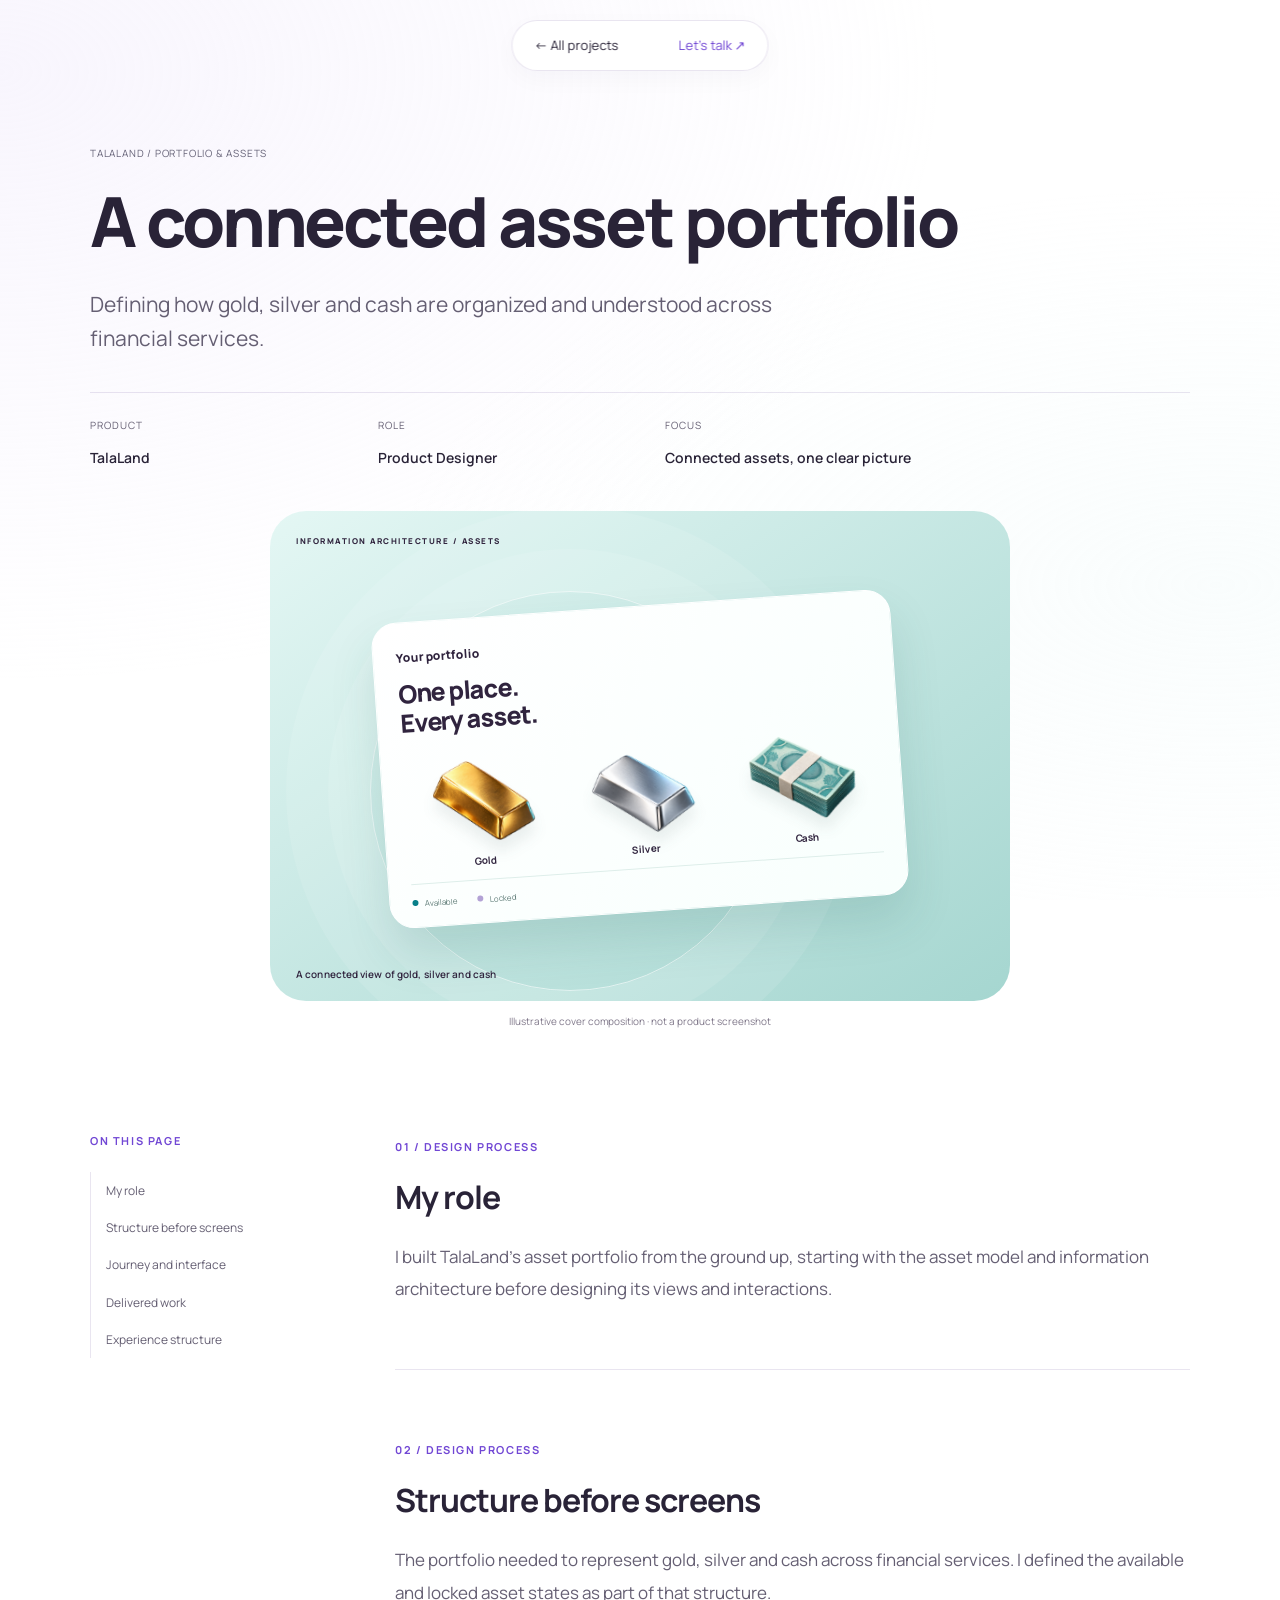
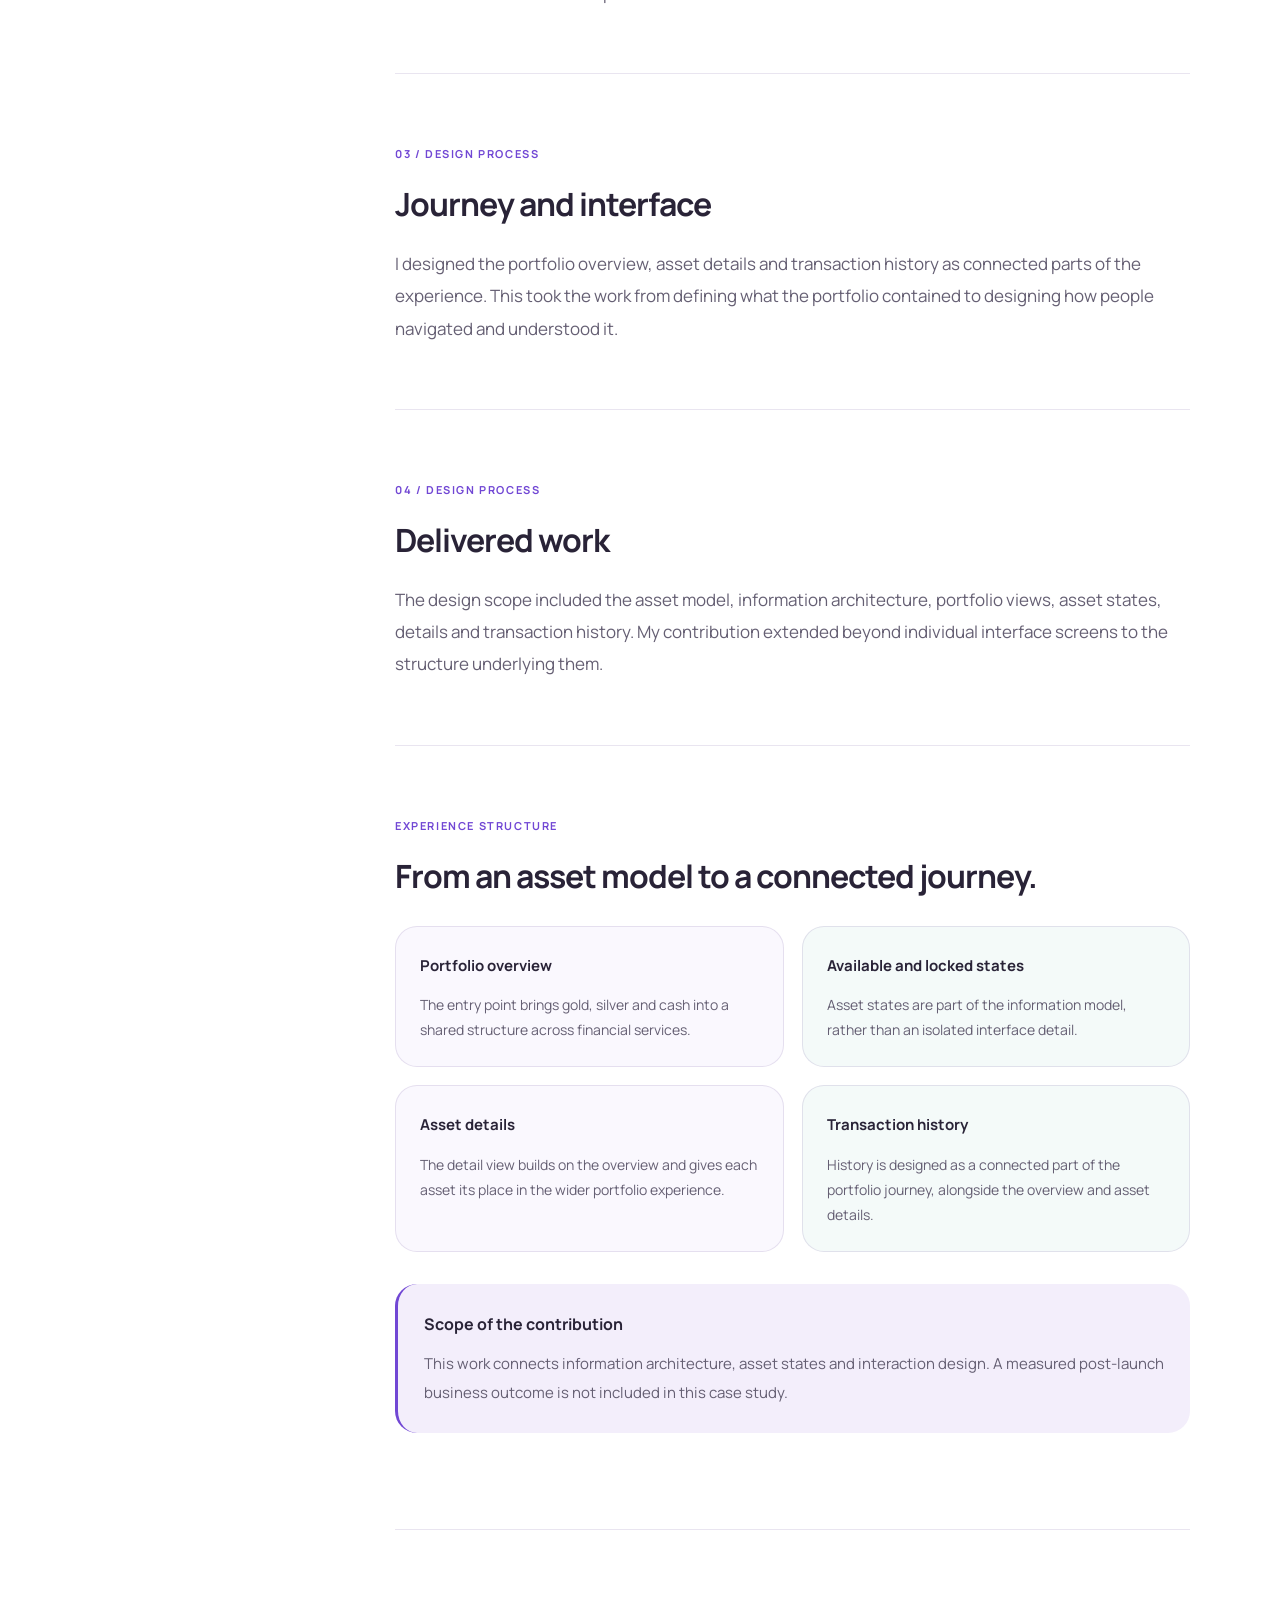
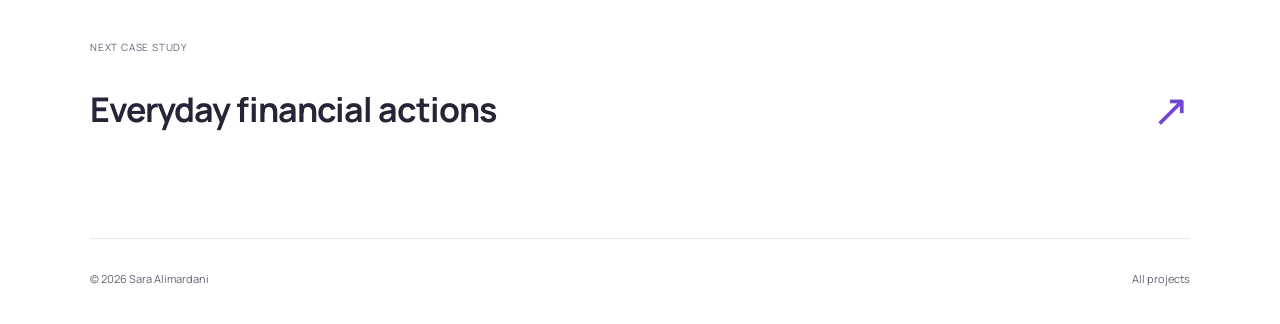
==== case-asset-portfolio.html @ 705bac54 "Redesign project covers and add standalone case studies" ====
<!doctype html><html lang="en"><head><meta charset="utf-8"><meta name="viewport" content="width=device-width,initial-scale=1"><meta name="theme-color" content="#ffffff"><meta name="description" content="Defining how gold, silver and cash are organized and understood across financial services."><title>A connected asset portfolio — Sara Alimardani</title><link rel="stylesheet" href="style.css?v=20261011-editorial-cases"><link rel="preconnect" href="https://fonts.googleapis.com"><link rel="preconnect" href="https://fonts.gstatic.com" crossorigin><link href="https://fonts.googleapis.com/css2?family=Manrope:wght@400;500;600;650;700;800&display=swap" rel="stylesheet"></head><body class="case-page"><a class="skip" href="#case-content">Skip to case study</a><div class="case-nav"><a href="index.html#work">← All projects</a><a href="index.html#contact">Let’s talk ↗</a></div><main><div class="case-intro wrap"><p class="eyebrow">TALALAND / PORTFOLIO &amp; ASSETS</p><h1>A connected asset portfolio</h1><p class="case-deck">Defining how gold, silver and cash are organized and understood across financial services.</p><div class="case-facts"><div><span>Product</span><b>TalaLand</b></div><div><span>Role</span><b>Product Designer</b></div><div><span>Focus</span><b>Connected assets, one clear picture</b></div></div><div aria-hidden="true" class="project-art art-assets"><span class="art-kicker">INFORMATION ARCHITECTURE / ASSETS</span><div class="art-orbit"></div><div class="portfolio-panel"><span class="mini-brand">Your portfolio</span><div class="asset-heading">One place.<br>Every asset.</div><div class="asset-showcase"><div><img src="gold-3d.png" alt="" loading="lazy"><span>Gold</span></div><div><img src="silver-3d.png" alt="" loading="lazy"><span>Silver</span></div><div><img src="cash-3d.png" alt="" loading="lazy"><span>Cash</span></div></div><div class="asset-legend"><span><i></i> Available</span><span><i></i> Locked</span></div></div><span class="art-caption">A connected view of gold, silver and cash</span></div><p class="cover-disclosure">Illustrative cover composition · not a product screenshot</p></div><div class="case-layout wrap"><aside aria-label="On this page"><span class="section-label">ON THIS PAGE</span><a href="#chapter-0">My role</a><a href="#chapter-1">Structure before screens</a><a href="#chapter-2">Journey and interface</a><a href="#chapter-3">Delivered work</a><a href="#structure">Experience structure</a></aside><details class="case-mobile-toc"><summary>On this page <span>+</span></summary><a href="#chapter-0">My role</a><a href="#chapter-1">Structure before screens</a><a href="#chapter-2">Journey and interface</a><a href="#chapter-3">Delivered work</a><a href="#structure">Experience structure</a></details><div class="case-content" id="case-content"><section id="chapter-0"><span class="section-label">01 / DESIGN PROCESS</span><h2>My role</h2><p>I built TalaLand’s asset portfolio from the ground up, starting with the asset model and information architecture before designing its views and interactions.</p></section><section id="chapter-1"><span class="section-label">02 / DESIGN PROCESS</span><h2>Structure before screens</h2><p>The portfolio needed to represent gold, silver and cash across financial services. I defined the available and locked asset states as part of that structure.</p></section><section id="chapter-2"><span class="section-label">03 / DESIGN PROCESS</span><h2>Journey and interface</h2><p>I designed the portfolio overview, asset details and transaction history as connected parts of the experience. This took the work from defining what the portfolio contained to designing how people navigated and understood it.</p></section><section id="chapter-3"><span class="section-label">04 / DESIGN PROCESS</span><h2>Delivered work</h2><p>The design scope included the asset model, information architecture, portfolio views, asset states, details and transaction history. My contribution extended beyond individual interface screens to the structure underlying them.</p></section><section id="structure"><span class="section-label">EXPERIENCE STRUCTURE</span><h2>From an asset model to a connected journey.</h2><div class="decision-grid"><article><b>Portfolio overview</b><p>The entry point brings gold, silver and cash into a shared structure across financial services.</p></article><article><b>Available and locked states</b><p>Asset states are part of the information model, rather than an isolated interface detail.</p></article><article><b>Asset details</b><p>The detail view builds on the overview and gives each asset its place in the wider portfolio experience.</p></article><article><b>Transaction history</b><p>History is designed as a connected part of the portfolio journey, alongside the overview and asset details.</p></article></div><div class="case-note"><b>Scope of the contribution</b><p>This work connects information architecture, asset states and interaction design. A measured post-launch business outcome is not included in this case study.</p></div></section></div></div><div class="next-case wrap"><p class="eyebrow">NEXT CASE STUDY</p><a href="case-wallet-payments.html"><h2>Everyday financial actions</h2><span>↗</span></a></div></main><footer class="wrap"><span>© 2026 Sara Alimardani</span><a href="index.html#work">All projects</a></footer></body></html>
---- style.css ----
:root{color-scheme:light;--bg:#FFFFFF;--panel:#FFFFFF;--ink:#252237;--muted:#656277;--cyan:#0F7F8C;--purple:#7C3AED;--border:rgba(128,101,196,.15);font-family:Arial,Helvetica,sans-serif;font-synthesis:none}*{box-sizing:border-box}html{scroll-behavior:smooth;scroll-padding-top:110px}body{margin:0;color:var(--ink);background:var(--bg);font-size:16px;line-height:1.7}body:before{content:"";position:fixed;inset:0;pointer-events:none;z-index:-1;background:radial-gradient(ellipse at 0 8%,#EDE7FAa6,transparent 60%),radial-gradient(ellipse at 95% 65%,#EDE7FA60,transparent 55%)}a{color:inherit;text-decoration:none}button,a,summary{-webkit-tap-highlight-color:transparent}a:focus-visible,summary:focus-visible{outline:2px solid var(--cyan);outline-offset:7px;border-radius:5px}::selection{background:#7C3AED80;color:white}h1,h2,h3,p{margin:0}h2{font-size:clamp(32px,4vw,52px);line-height:1.14;letter-spacing:-1.6px;font-weight:650}h3{font-size:22px;line-height:1.35;letter-spacing:-.45px}p{color:var(--muted)}.wrap{width:min(1100px,calc(100% - 80px));margin:auto}.skip{position:fixed;top:-80px;left:20px;z-index:20;background:var(--purple);padding:12px}.skip:focus{top:10px}header{position:fixed;inset:0 0 auto;z-index:10;transition:background .2s,box-shadow .2s}header.scrolled{background:#FFFFFFf0;backdrop-filter:blur(18px);box-shadow:0 1px 0 var(--border)}nav{height:104px;display:flex;align-items:center;justify-content:center;gap:clamp(16px,5vw,72px)}nav a{font-size:18px;padding:8px 19px;border-radius:100px;transition:background .2s,color .2s}nav a:hover{color:var(--cyan)}nav a.active{background:var(--purple);color:white}.page-progress{height:2px;background:transparent}.page-progress span{display:block;height:100%;width:100%;background:var(--cyan);transform:scaleX(0);transform-origin:left}.hero{position:relative;min-height:100svh;display:grid;place-items:center;text-align:center;padding:150px 30px 105px}.hero-content{width:100%;max-width:1250px}.name{font-size:clamp(22px,2.8vw,34px);font-weight:700;color:var(--ink);margin-bottom:40px}h1{font-size:clamp(42px,6.3vw,90px);line-height:1.18;letter-spacing:-2px;color:var(--purple);min-height:1.18em}.cursor{display:inline-block;width:3px;height:.85em;background:var(--purple);margin-left:7px;vertical-align:-.02em;animation:blink 1s step-end infinite}.tagline{font-size:clamp(19px,2.4vw,32px);color:#252237;margin-top:64px;line-height:1.5}.resume{display:inline-flex;align-items:center;gap:32px;border-bottom:1px solid #DCD6ED;padding:9px 0;margin-top:40px;font-size:14px;color:#252237}.resume:hover{color:var(--cyan);border-color:var(--cyan)}.scroll-cue{position:absolute;bottom:25px;display:flex;align-items:center;gap:13px;text-transform:uppercase;letter-spacing:2px;font-size:10px;color:var(--muted)}.scroll-cue span{font-size:24px;color:var(--cyan)}.section{padding-top:120px;padding-bottom:120px;border-top:1px solid var(--border)}.section-label{font-size:11px;font-weight:700;letter-spacing:2px;color:var(--purple);margin-bottom:32px}.about-grid{display:grid;grid-template-columns:1fr 1.2fr;gap:90px}.about-grid p+p{margin-top:22px}.about-grid .lead{font-size:23px;line-height:1.5;color:var(--ink)}.about-meta{display:flex;flex-wrap:wrap;gap:24px;margin-top:32px;font-size:13px;color:var(--muted)}.about-meta a{color:var(--cyan)}.section-heading{display:flex;align-items:end;justify-content:space-between;gap:50px;margin-bottom:60px}.section-heading>p{max-width:310px;font-size:16px}.timeline{position:relative;--start:35px;--length:calc(100% - 70px);padding-left:60px}.timeline-track{position:absolute;left:14px;top:var(--start);height:var(--length);width:3px;background:#F5F3FC;border-radius:5px;overflow:hidden}.timeline-fill{width:100%;height:0;background:linear-gradient(var(--cyan),#19B5C5);box-shadow:0 0 12px #0F7F8C77}.job{position:relative;padding-bottom:34px}.job:last-child{padding-bottom:0}.dot{position:absolute;top:35px;left:-54px;width:19px;height:19px;border:4px solid #F5F3FC;border-radius:50%;background:var(--bg);transform:translateY(-50%);transition:background .2s,border-color .2s,box-shadow .2s;z-index:1}.job.passed .dot{background:var(--cyan);border-color:#F5F3FC}.job.active-step .dot{background:var(--purple);border-color:#A78BFA;box-shadow:0 0 0 7px #7C3AED24,0 0 0 14px #7C3AED12}.job-card{border:1px solid var(--border);background:linear-gradient(130deg,#FFFFFFf0,#FFFFFFf0);padding:30px 36px;border-radius:20px;transition:border-color .2s}.job.active-step .job-card{border-color:#7C3AED65}.job-top{display:flex;align-items:center;justify-content:space-between;gap:20px}.date{font-size:12px;letter-spacing:.4px;color:#656277}.status{font-size:10px;letter-spacing:.8px;text-transform:uppercase;color:var(--cyan);background:#0F7F8C12;padding:4px 10px;border-radius:30px}.job-card h3{margin-top:17px}.company{color:var(--cyan);font-size:16px;margin:4px 0 18px}.job-card>p:not(.company){font-size:15px}.job-card ul{padding-left:19px;color:var(--muted);font-size:14px;margin:14px 0 0}.job-card li+li{margin-top:9px}.job-card li::marker{color:#8065C4}.tags{display:flex;flex-wrap:wrap;gap:8px;margin-top:23px}.tags span{font-size:10px;border:1px solid var(--border);border-radius:30px;padding:4px 10px;color:#656277}.work-grid{display:grid;grid-template-columns:1fr 1fr;gap:28px}.work-card{overflow:hidden;border:1px solid var(--border);border-radius:20px;background:#FFFFFF}.work-visual{height:235px;padding:25px 28px;display:flex;flex-direction:column;justify-content:center;gap:27px;position:relative;background:radial-gradient(at 100% 0,#CCF2F580,transparent 70%),#F5F3FC}.visual-label{position:absolute;left:28px;top:22px;font-size:8px;letter-spacing:1.7px;color:#656277}.flow{display:flex;align-items:center;justify-content:center;gap:10px}.flow span,.wallet-flow>span{background:#F5F3FC;border:1px solid #DCD6ED;padding:13px 16px;border-radius:10px;font-size:13px;color:#252237}.flow i{font-style:normal;color:var(--cyan)}.flow-bottom{font-size:10px;text-align:center;color:#656277;letter-spacing:.7px}.assets{background:radial-gradient(at 100% 0,#EDE7FA80,transparent 70%),#F5F3FC}.asset-stack{display:flex;justify-content:center;gap:13px}.asset-stack>span{display:flex;align-items:center;flex-direction:column;gap:8px;font-size:12px;min-width:80px;padding:15px 12px;background:#F5F3FC;border:1px solid #DCD6ED;border-radius:12px}.asset-stack b{font-size:23px;color:#8065C4}.wallet{background:radial-gradient(at 100% 0,#CCF2F580,transparent 70%),#F5F3FC}.wallet-flow{display:flex;align-items:center;justify-content:center;gap:10px}.wallet-flow .wallet-center{color:var(--cyan);border-color:#DCD6ED;padding:24px 18px}.systems{background:radial-gradient(at 100% 0,#EDE7FA80,transparent 70%),#F5F3FC}.system-blocks{display:grid;grid-template-columns:1fr 1fr;gap:12px}.system-blocks>span{text-align:center;padding:12px 5px;font-size:12px;border:1px solid #DCD6ED;border-radius:9px;background:#F5F3FC}.work-copy{padding:28px}.eyebrow{color:#656277;letter-spacing:1px;font-size:9px;margin-bottom:13px}.work-copy h3{margin-bottom:12px}.work-copy>p:not(.eyebrow){font-size:14px}.work-copy details{border-top:1px solid var(--border);margin-top:24px;padding-top:15px}.work-copy summary{list-style:none;cursor:pointer;font-size:13px;display:flex;justify-content:space-between;color:#252237}.work-copy summary::-webkit-details-marker{display:none}.work-copy summary span{color:var(--cyan);font-size:18px}.work-copy details[open] summary span{transform:rotate(45deg)}.work-copy details p{font-size:13px;margin-top:14px}.skills-grid{display:grid;grid-template-columns:repeat(4,1fr);gap:26px}.skills-grid article{border-top:1px solid #DCD6ED;padding-top:20px}.skill-number{font-size:12px;color:var(--cyan)}.skills-grid h3{font-size:17px;margin:17px 0 13px}.skills-grid p{font-size:14px;line-height:1.95}.education-grid{display:grid;grid-template-columns:1.2fr 1fr;gap:85px}.education-intro{margin:24px 0 35px;max-width:400px}.degree+.degree{margin-top:28px}.degree h3{font-size:18px;margin:6px 0}.degree p{font-size:13px}.courses{padding-top:8px}.courses>h3{font-size:18px;margin-bottom:24px}.courses>div{display:flex;justify-content:space-between;gap:20px;border-bottom:1px solid var(--border);padding:16px 0;font-size:13px}.courses>div>span:last-child{color:var(--muted);text-align:right}.contact h2{font-size:clamp(42px,5.5vw,72px)}.email{display:inline-flex;gap:35px;align-items:center;font-size:clamp(16px,2.8vw,29px);color:var(--cyan);margin-top:38px;border-bottom:1px solid #0F7F8C55;padding-bottom:13px;overflow-wrap:anywhere}.contact-links{display:flex;gap:34px;flex-wrap:wrap;margin-top:35px;font-size:13px;color:var(--muted)}.contact-links a:hover{color:var(--cyan)}footer{padding-top:30px!important;padding-bottom:35px!important;border-top:1px solid var(--border);display:flex;justify-content:space-between;color:var(--muted);font-size:11px}@keyframes blink{50%{opacity:0}}@media(min-width:1600px){.hero-content{transform:translateY(-10px)}.name{margin-bottom:45px}.tagline{margin-top:85px}}@media(max-width:800px){.wrap{width:calc(100% - 48px)}nav{height:80px;gap:6px}nav a{font-size:13px;padding:8px 12px}.hero{padding:130px 22px 95px}.name{margin-bottom:28px}h1{letter-spacing:-1.5px}.tagline{margin-top:38px}.section{padding-top:75px;padding-bottom:75px}.about-grid,.education-grid{grid-template-columns:1fr;gap:30px}.section-heading{display:block;margin-bottom:40px}.section-heading>p{margin-top:22px}.skills-grid{grid-template-columns:1fr 1fr;gap:35px}.job-card{padding:24px}.timeline{padding-left:38px}.timeline-track{left:8px}.dot{left:-38px}.work-grid{gap:20px}.work-copy{padding:22px}.work-visual{padding:22px 16px}.flow{gap:5px}.flow span{padding:12px 8px;font-size:11px}.asset-stack{gap:7px}.asset-stack>span{min-width:65px}.wallet-flow{gap:5px}.wallet-flow>span{font-size:11px;padding:10px}.email{gap:15px}}@media(max-width:560px){.wrap{width:calc(100% - 36px)}nav{gap:0;height:73px}nav a{font-size:12px;padding:7px 10px}.hero h1{font-size:clamp(35px,9.5vw,49px)}.name{font-size:24px}.tagline{font-size:20px;max-width:350px;margin-left:auto;margin-right:auto}.work-grid{grid-template-columns:1fr}.work-visual{height:220px}.job-card{padding:22px 19px;border-radius:15px}.job-card h3{font-size:21px}.status{font-size:8px}.job-top{gap:7px}.date{font-size:10px}.job-card ul{font-size:13px}.about-grid .lead{font-size:20px}.section-label{font-size:9px}.contact-links{gap:22px}.email{font-size:16px}.courses>div{font-size:12px}.resume{margin-top:30px}.skills-grid h3{font-size:16px}.skills-grid p{font-size:12px}footer{font-size:10px}}@media(prefers-reduced-motion:reduce){html{scroll-behavior:auto}.cursor{animation:none}.dot,.job-card,header{transition:none}}

/* Reserve one title line throughout the role animation. */
.hero h1{white-space:nowrap}
@media(max-width:560px){.hero h1{font-size:clamp(25px,8.2vw,45px);letter-spacing:-1px}}

.portrait{display:block;width:clamp(120px,13vw,176px);height:auto;aspect-ratio:1;object-fit:cover;border-radius:50%;margin:0 auto 26px;border:3px solid #0F7F8C55;box-shadow:0 12px 42px #25223730}.hero .name{margin-bottom:28px}.hero .tagline{margin-top:44px}@media(max-width:560px){.portrait{width:124px;margin-bottom:22px}.hero .tagline{margin-top:30px}}

.scroll-cue{flex-direction:column;gap:10px;bottom:24px}.scroll-cue .scroll-mouse{display:block;position:relative;width:26px;height:42px;border:2px solid #65627780;border-radius:16px}.scroll-cue .scroll-wheel{position:absolute;top:8px;left:50%;width:4px;height:9px;border-radius:4px;background:var(--cyan);transform:translateX(-50%);animation:mouse-scroll 1.8s ease-in-out infinite}.scroll-cue .scroll-label{font-size:10px;color:var(--muted);letter-spacing:2.5px}@keyframes mouse-scroll{0%,100%{transform:translate(-50%,0);opacity:1}60%{transform:translate(-50%,12px);opacity:.35}}@media(prefers-reduced-motion:reduce){.scroll-cue .scroll-wheel{animation:none}}

.hero h1{font-size:clamp(32px,5.4vw,78px)}@media(max-width:560px){.hero h1{font-size:clamp(22px,6.8vw,38px);letter-spacing:-.8px}}

/* Quiet palette and consistent reading hierarchy. */
:root{--ink:#252237;--muted:#656277;--cyan:#0F7F8C;--purple:#8065C4;--border:rgba(128,101,196,.13)}
body{line-height:1.75;-webkit-font-smoothing:antialiased}
body:before{background:radial-gradient(ellipse at 0 8%,#EDE7FA45,transparent 60%),radial-gradient(ellipse at 95% 65%,#EDE7FA25,transparent 55%)}
h2{font-size:clamp(30px,3.6vw,46px);line-height:1.2;letter-spacing:-1px;font-weight:700}
h3{font-size:21px;line-height:1.4;letter-spacing:-.3px}
.section-label{color:#656277;font-size:11px;letter-spacing:1.6px;font-weight:600}
.section-heading>p{font-size:17px;line-height:1.75}
.about-grid .lead{font-size:22px;line-height:1.6}
.job-card{background:#FFFFFF}.job-card h3{font-size:21px}.company{color:#252237;font-size:16px;font-weight:600}
.job-card>p:not(.company),.job-card ul{font-size:16px;line-height:1.75}.job-card li+li{margin-top:10px}.job-card li::marker{color:#656277}
.date{color:#656277}.status{color:#656277;background:#6562770d;letter-spacing:.6px}
.tags{gap:8px}.tags span{font-size:11px;line-height:1.5;padding:5px 11px;color:#656277;background:#8065C403}
.job.active-step .job-card{border-color:#8065C44d}.job.active-step .dot{border-color:#8065C4;box-shadow:0 0 0 7px #8065C41c,0 0 0 14px #8065C40d}
.timeline-fill{background:var(--cyan);box-shadow:none}
.eyebrow{color:#656277;font-size:10px;letter-spacing:.8px}.work-copy>p:not(.eyebrow){font-size:16px;line-height:1.75}.work-copy details p{font-size:15px;line-height:1.75}.work-copy summary{font-size:14px}.work-copy summary span{color:#656277}
.skill-number{color:#656277}.skills-grid h3{font-size:18px}.skills-grid p{font-size:15px;line-height:1.85}.degree p{font-size:15px}.courses>div{font-size:14px}
.contact h2{font-size:clamp(36px,4.8vw,62px);letter-spacing:-1px}.email{color:#252237;border-bottom-color:#65627740}.contact-links{font-size:14px}.contact-links a:hover,.email:hover{color:var(--cyan)}
.portrait{border-color:#0F7F8C35;box-shadow:none}.about-meta a{color:#252237}
@media(max-width:560px){.job-card>p:not(.company),.job-card ul{font-size:15px}.work-copy>p:not(.eyebrow){font-size:15px}.about-grid .lead{font-size:20px}.skills-grid h3{font-size:17px}.skills-grid p{font-size:14px}.courses>div{font-size:13px}.section-label{font-size:10px}.contact-links{font-size:13px}}

/* Compact introduction, with selected work closer to the first screen. */
.hero{min-height:0;padding:138px 30px 114px}
.hero-content{max-width:1100px;transform:none}
.portrait{width:112px;margin-bottom:18px}
.hero .name{font-size:26px;line-height:1.4;margin-bottom:20px}
.hero h1{font-size:clamp(30px,4.7vw,64px)}
.hero .tagline{font-size:clamp(18px,1.8vw,24px);line-height:1.6;margin-top:24px}
#about{padding-top:64px;padding-bottom:64px}
#about .section-label{margin-bottom:24px}
.about-grid{gap:60px}.about-grid p+p{margin-top:16px}.about-meta{margin-top:22px}
@media(max-width:800px){.hero{padding-top:108px;padding-bottom:108px}.about-grid{gap:26px}}
@media(max-width:560px){.hero{padding:100px 18px 110px}.portrait{width:96px;margin-bottom:16px}.hero .name{font-size:22px;margin-bottom:16px}.hero h1{font-size:clamp(22px,6.8vw,38px)}.hero .tagline{font-size:18px;margin-top:20px;max-width:330px}#about{padding-top:48px;padding-bottom:48px}.about-grid{gap:20px}.about-grid .lead{font-size:19px}}

.asset-stack{gap:12px;align-items:stretch}.asset-stack>span{flex:1;min-width:0;max-width:128px;padding:12px 10px;gap:8px;background:#8065C404;border-color:#65627725}.asset-stack img{display:block;width:82px;height:82px;max-width:100%;object-fit:contain}.assets{background:radial-gradient(at 100% 0,#EDE7FA40,transparent 75%),#F5F3FC}@media(max-width:800px){.asset-stack{gap:8px}.asset-stack>span{padding:10px 6px}.asset-stack img{width:66px;height:66px}}@media(max-width:560px){.asset-stack img{width:76px;height:76px}}

/* Floating navigation and scroll-stacked career cards. */
header{inset:20px auto auto 50%;transform:translateX(-50%);width:max-content;max-width:calc(100% - 24px);border:1px solid var(--border);border-radius:100px;background:#fffffff0;backdrop-filter:blur(18px);box-shadow:0 8px 30px #25223708;overflow:hidden}
header.scrolled{background:#fffffff5;box-shadow:0 8px 30px #2522370e}
nav{height:62px;gap:6px;padding:7px}
nav a{padding:8px 19px}
.page-progress{position:absolute;bottom:0;left:20px;right:20px;height:2px}
#experience .timeline{padding-left:0;isolation:isolate}
#experience .timeline-track,#experience .dot{display:none}
#experience .job{position:sticky;top:var(--stack-top,112px);padding-bottom:0;margin-bottom:100px;transform-origin:center top}
#experience .job:last-child{margin-bottom:0}
#experience .job-card{border-radius:36px;padding:32px 42px;background:linear-gradient(130deg,#fff 70%,#f9f7fd);box-shadow:0 12px 40px #25223709;transform-origin:center top;will-change:transform,opacity;transition:none}
#experience .job:nth-of-type(even) .job-card{background:linear-gradient(130deg,#fff 70%,#f4fafb)}
#experience .job-card h3{margin-top:14px}
#experience .company{color:var(--purple)}
#experience .status{background:#0f7f8c0d;color:var(--cyan)}
.work-grid{gap:30px;align-items:start}
.work-card{border-radius:36px;box-shadow:0 8px 32px #25223705;transition:box-shadow .25s,border-color .25s}
.work-card:hover{box-shadow:0 14px 38px #8065c412;border-color:#8065c44d}
.work-visual{height:330px;padding:40px 30px;gap:36px}
.work-visual .visual-label{top:30px;left:30px}
.work-copy{padding:30px}
.asset-stack img{width:112px;height:112px}
.flow span{padding:18px 12px}
.wallet-flow .wallet-center{padding:36px 18px}
.system-blocks>span{padding:22px 5px;border-radius:16px}
@media(max-width:800px){header{top:14px}nav{height:54px;gap:2px}nav a{font-size:13px;padding:8px 12px}#experience .job-card{padding:28px 30px}.work-visual{height:280px;padding:28px 16px}.flow span{padding:14px 8px}.asset-stack img{width:78px;height:78px}}
@media(max-width:560px){header{top:12px;max-width:calc(100% - 16px)}nav{height:50px;padding:5px;gap:0}nav a{font-size:12px;padding:7px 9px}#experience .job-card{padding:24px 22px;border-radius:28px}#experience .job{margin-bottom:70px}.work-card{border-radius:28px}.work-visual{height:290px}.work-copy{padding:25px}.asset-stack img{width:94px;height:94px}}
@media(prefers-reduced-motion:reduce){#experience .job{position:relative;top:auto;margin-bottom:24px}#experience .job-card{transform:none!important;opacity:1!important;will-change:auto}.work-card{transition:none}}

/* A clearer visual identity, with the original hero preserved. */
:root{--purple:#7147D4;--cyan:#087F89;--ink:#292337;--muted:#655F73;--border:rgba(99,70,150,.14)}
body{font-family:Manrope,'Avenir Next',Arial,sans-serif}
.hero{font-family:Arial,Helvetica,sans-serif;color:#252237}.hero h1{color:#8065C4}.hero .cursor{background:#8065C4}.hero .name{color:#252237}
body:before{background:radial-gradient(ellipse at 0 8%,#eee7fb65,transparent 52%),radial-gradient(ellipse at 95% 65%,#e9f7f740,transparent 48%)}
.section-label{color:var(--purple);font-weight:700}
#work{padding-top:100px;padding-bottom:100px}#work .section-heading{margin-bottom:44px}
#work h2,#experience h2{letter-spacing:-1.6px}
#experience .job-card{display:grid;grid-template-columns:260px minmax(0,1fr);gap:36px;padding:36px 38px;min-height:0;background:#fff;box-shadow:0 14px 44px #3928500b}
#experience .job:nth-of-type(even) .job-card{background:#fdfcff}
.career-identity{border-right:1px solid var(--border);padding-right:28px}.career-identity .job-top{display:block}.career-identity .status{display:inline-block;margin-top:12px}.career-identity h3{margin-top:16px!important}.career-identity .company{margin-top:8px;margin-bottom:0;font-size:19px}.career-body ul{margin-top:0}.career-body>p{margin-bottom:16px;font-size:16px}.career-body .tags{margin-top:22px}
#experience .job{margin-bottom:110px}
.project-card{display:block;position:relative;border:1px solid var(--border);border-radius:36px;overflow:hidden;background:white;box-shadow:0 10px 32px #3a285808;transition:transform .3s,box-shadow .3s}
.project-card:hover{transform:translateY(-6px);box-shadow:0 18px 48px #3a285818}
.project-card:focus-visible{outline:3px solid var(--purple);outline-offset:5px;border-radius:36px}
.project-meta{padding:25px 30px 30px;position:relative}.project-meta .eyebrow{font-size:10px;color:var(--purple);padding-right:32px}.project-meta h3{font-size:23px;line-height:1.35;max-width:90%;font-weight:800;letter-spacing:-.65px}.project-arrow{position:absolute;right:25px;top:24px;border:1px solid var(--border);border-radius:50%;width:38px;height:38px;display:grid;place-items:center;font-size:22px;color:var(--purple);transition:background .3s,color .3s}.project-card:hover .project-arrow{background:var(--purple);color:white}
.project-art{height:420px;position:relative;overflow:hidden;isolation:isolate;line-height:1.4;font-family:Manrope,'Avenir Next',sans-serif;color:#30243e}
.art-kicker{position:absolute;top:24px;left:26px;font-size:8px;font-weight:800;letter-spacing:1.5px;z-index:3}
.art-caption{position:absolute;bottom:20px;left:26px;font-size:10px;letter-spacing:.1px;font-weight:600;z-index:3}
.art-orbit{position:absolute;width:400px;height:400px;border:1px solid #ffffff99;border-radius:50%;left:60px;top:25px;z-index:-1;box-shadow:0 0 0 42px #ffffff18,0 0 0 84px #ffffff18}
.art-installments{background:linear-gradient(140deg,#f0e7ff,#c4b0f2)}
.mini-phone{position:absolute;width:185px;height:310px;padding:20px 13px;background:#fff;border:5px solid #fff;border-radius:28px;box-shadow:0 25px 45px #49277430;top:68px;font-size:10px}
.phone-home{left:52px;transform:rotate(-9deg);z-index:2}.phone-hub{left:244px;top:97px;transform:rotate(9deg);background:#faf8ff}
.phone-notch{width:43px;height:4px;border-radius:9px;background:#d8d1e3;margin:-7px auto 14px}.mini-brand{font-weight:800;font-size:12px}.mini-greeting{font-size:16px;letter-spacing:-.4px;font-weight:800;line-height:1.3;margin:17px 0}
.reminder{background:#f1edfc;border:1px solid #ddd3f5;padding:12px 10px;border-radius:14px;display:flex;flex-direction:column;gap:7px}.mini-status{color:#087f89;font-size:8px;font-weight:800}.reminder b{font-size:11px}.mini-muted{font-size:7px;color:#756784}.mini-cta{background:#7147d4;color:white;padding:10px;border-radius:10px;text-align:center;font-size:9px;font-weight:700;display:block}.mini-lines{margin-top:17px}.mini-lines i{display:block;height:5px;background:#ece9f1;border-radius:9px;margin:8px 0}.mini-lines i:last-child{width:65%}
.mini-tabs{display:flex;gap:7px;align-items:center;margin:22px -4px 15px;font-size:7px}.mini-tabs b{background:#e8dff9;color:#643ac5;padding:8px 6px;border-radius:8px}.mini-tabs>span{color:#8a8096}.mini-payment{background:#fff;padding:14px 10px;border:1px solid #e8e0f4;border-radius:12px;margin-top:11px;display:grid;gap:7px}.mini-payment>span{color:#0b848d;font-size:8px}.mini-payment b{font-size:10px}.mini-payment i{font-style:normal;color:#7147d4;font-size:9px}
.art-assets{background:linear-gradient(145deg,#e4f7f4,#a5d6d0)}.art-assets .art-orbit{left:100px;top:80px}
.portfolio-panel{position:absolute;top:75px;left:36px;right:36px;background:linear-gradient(140deg,#fff,#f8fffd);border:1px solid white;border-radius:25px;box-shadow:0 26px 45px #225e5925;padding:22px 22px 18px;transform:rotate(-4deg)}.asset-heading{font-weight:800;font-size:25px;letter-spacing:-1px;line-height:1.15;margin-top:13px}.asset-showcase{display:flex;gap:10px;margin-top:8px}.asset-showcase>div{flex:1;text-align:center;font-size:10px;font-weight:700}.asset-showcase img{width:100%;height:112px;object-fit:contain;display:block;filter:drop-shadow(0 12px 7px #20393c15)}.asset-legend{border-top:1px solid #deeeea;display:flex;gap:20px;padding-top:13px;margin-top:12px;font-size:8px;color:#617e79}.asset-legend span{display:flex;gap:6px;align-items:center}.asset-legend i{width:6px;height:6px;background:#087f89;border-radius:50%}.asset-legend span:last-child i{background:#b3a2d5}
.art-wallet{background:linear-gradient(145deg,#c8eced,#68b9c0)}.wallet-illustration{position:absolute;inset:65px 18px 45px}.wallet-core{width:166px;height:200px;position:absolute;left:50%;top:43px;transform:translateX(-50%) rotate(-6deg);border:1px solid #fff;border-radius:28px;background:linear-gradient(145deg,#fff,#e9f7fa);display:flex;align-items:center;flex-direction:column;justify-content:center;gap:13px;box-shadow:0 24px 35px #154b6227}.wallet-symbol{display:grid;place-items:center;width:57px;height:57px;border-radius:20px;color:white;background:#087f89;font-size:37px}.wallet-core b{font-size:23px;font-weight:800}.wallet-core small{text-align:center;font-size:10px;color:#537481}.transfer-chip{position:absolute;display:flex;gap:10px;align-items:center;background:#ffffffd9;backdrop-filter:blur(10px);border:1px solid white;padding:14px;border-radius:19px;box-shadow:0 13px 28px #28536414;z-index:2}.transfer-chip>span{width:34px;height:34px;border-radius:12px;display:grid;place-items:center;background:#d8f3ec;color:#087f89;font-size:23px}.transfer-chip b{font-size:12px;display:block}.transfer-chip small{font-size:8px;color:#6b7e87}.chip-in{top:12px;left:12px;transform:rotate(6deg)}.chip-out{top:195px;right:8px;transform:rotate(7deg)}.chip-out>span{background:#eee5ff;color:#7147d4}.bank-chip{position:absolute;left:28px;top:259px;display:flex;align-items:center;gap:12px;background:#ffffffd9;padding:12px 15px;border:1px solid white;border-radius:14px;font-size:18px;transform:rotate(-5deg)}.bank-chip span{font-size:10px}.bank-chip b{font-size:11px;color:#087f89}
.art-system{background:linear-gradient(145deg,#eee7fd,#d2bdf3)}.system-canvas{position:absolute;inset:76px 42px 50px;display:grid;grid-template-columns:1fr 1fr;gap:12px;transform:rotate(-5deg)}.system-canvas>div{border-radius:19px;background:#ffffffec;border:1px solid white;box-shadow:0 12px 24px #63359310;padding:17px;position:relative}.type-tile b{font-size:55px;font-weight:800;line-height:1;letter-spacing:-5px;color:#7147d4}.type-tile span,.color-tile span{display:block;font-size:9px;margin-top:10px;color:#7b648d}.color-tile{display:flex;align-items:start;justify-content:center;gap:7px;flex-wrap:wrap}.color-tile i{display:block;height:60px;width:25%;border-radius:12px;background:#7147d4}.color-tile i:nth-child(2){background:#087f89}.color-tile i:nth-child(3){background:#ece5f5}.color-tile span{flex-basis:100%;margin-top:0}.component-tile{grid-column:1/2}.component-tile>div{display:flex;gap:9px;margin-top:12px;align-items:center}.toggle-demo{width:31px;height:17px;border-radius:20px;background:#087f89;position:relative}.toggle-demo:after{content:'';position:absolute;right:3px;top:3px;width:11px;height:11px;border-radius:50%;background:white}.pill-demo{font-size:7px;color:#7147d4;background:#eee5ff;border-radius:30px;padding:5px 8px}.component-tile small{display:block;margin-top:15px;font-size:8px;color:#7b648d}.responsive-tile{display:flex;gap:8px;align-items:start;flex-wrap:wrap}.responsive-tile>div{width:65%;height:49px;border:2px solid #b6a6ce;border-radius:5px;background:linear-gradient(#eee8f7 20%,transparent 20%)}.responsive-tile>div:nth-child(2){width:23%;height:56px;border-radius:7px}.responsive-tile span{font-size:10px;line-height:1.3;font-weight:700;margin-top:7px}
.case-page{background:#fff}.case-nav{position:fixed;top:20px;left:50%;transform:translateX(-50%);z-index:10;display:flex;justify-content:space-between;gap:60px;align-items:center;max-width:calc(100% - 28px);border:1px solid var(--border);border-radius:100px;background:#fffffff0;backdrop-filter:blur(16px);padding:13px 22px;font-size:13px;box-shadow:0 8px 25px #29233708;white-space:nowrap}.case-nav a:last-child{color:var(--purple)}.case-intro{padding-top:145px}.case-intro>h1{font-size:clamp(36px,5.4vw,70px);line-height:1.1;font-weight:800;letter-spacing:-2.7px;color:var(--ink);min-height:0;max-width:920px;margin:20px 0 28px}.case-deck{font-size:21px;line-height:1.65;max-width:720px}.case-facts{display:grid;grid-template-columns:1fr 1fr 2fr;border-top:1px solid var(--border);padding:24px 0 40px;margin-top:36px;gap:25px}.case-facts span{display:block;font-size:10px;text-transform:uppercase;letter-spacing:1px;color:var(--muted);margin-bottom:9px}.case-facts b{font-size:14px;font-weight:600}.case-intro>.project-art{width:100%;max-width:740px;margin:auto;height:490px;border-radius:36px}.case-intro .mini-phone{width:205px;height:345px;top:85px;padding:23px 17px}.case-intro .phone-home{left:150px}.case-intro .phone-hub{left:380px;top:109px}.case-intro .portfolio-panel{left:110px;right:110px;top:95px}.case-intro .wallet-illustration{inset:100px 100px 45px}.case-intro .system-canvas{inset:86px 130px 60px}.cover-disclosure{font-size:10px;text-align:center;margin-top:12px;color:#81798b}.case-layout{display:grid;grid-template-columns:235px minmax(0,1fr);gap:70px;margin-top:100px;align-items:start}.case-layout aside{position:sticky;top:120px}.case-layout aside>.section-label{display:block;margin-bottom:22px}.case-layout aside a{display:block;color:var(--muted);font-size:12px;line-height:1.6;border-left:1px solid var(--border);padding:9px 15px}.case-layout aside a:hover{color:var(--purple);border-color:var(--purple)}.case-content section{padding:0 0 64px;margin-bottom:64px;border-bottom:1px solid var(--border);scroll-margin-top:115px}.case-content h2{font-size:32px;letter-spacing:-1px;line-height:1.25;margin:18px 0 24px}.case-content p{font-size:17px;line-height:1.9}.case-content h3{margin:42px 0 22px}.decision-grid{display:grid;grid-template-columns:1fr 1fr;gap:18px;margin:30px 0}.decision-grid article{padding:24px;border:1px solid var(--border);border-radius:22px;background:#faf8fe}.decision-grid article:nth-child(even){background:#f4faf9}.decision-grid b{font-size:15px}.decision-grid p{font-size:14px;margin-top:13px;line-height:1.8}.case-note{background:#f3eefb;border-radius:22px;border-left:3px solid var(--purple);padding:26px;margin:32px 0}.case-note b{font-size:16px}.case-note p{font-size:15px;margin-top:12px}.state-sequence{display:flex;flex-wrap:wrap;gap:10px;margin:28px 0}.state-sequence span{padding:12px 17px;border-radius:14px;background:#eaf5f3;color:#087f89;font-size:12px;font-weight:700}.state-sequence span:nth-last-child(2){background:#f1eafb;color:#7147d4}.state-sequence span:last-child{background:#fbefed;color:#a34f3f}.next-case{padding:45px 0 90px}.next-case a{display:flex;justify-content:space-between;align-items:center;gap:30px}.next-case h2{font-size:34px}.next-case a>span{font-size:45px;color:var(--purple)}
@media(max-width:1000px){#experience .job-card{grid-template-columns:210px minmax(0,1fr);gap:26px;padding:30px}.project-art{height:380px}.phone-home{left:23px}.phone-hub{left:190px}.mini-phone{width:167px;height:290px}.mini-greeting{font-size:14px}.portfolio-panel{left:22px;right:22px}.system-canvas{inset:65px 26px 47px}.case-layout{gap:35px;grid-template-columns:185px minmax(0,1fr)}}
@media(max-width:800px){#experience .job-card{grid-template-columns:1fr;gap:22px}.career-identity{border-right:0;border-bottom:1px solid var(--border);padding:0 0 20px}.career-identity .job-top{display:flex}.career-identity .status{margin-top:0}.project-art{height:340px}.mini-phone{width:145px;height:260px;top:55px;padding:15px 10px}.phone-home{left:14px}.phone-hub{left:150px;top:70px}.mini-greeting{font-size:12px;margin:12px 0}.mini-brand{font-size:10px}.reminder{padding:9px 7px;gap:5px}.mini-tabs{font-size:6px;gap:3px}.mini-tabs b{padding:6px 3px}.mini-payment{padding:10px 7px}.art-kicker{font-size:6px;left:18px;top:18px}.art-caption{font-size:8px;left:18px;bottom:15px}.portfolio-panel{top:60px;padding:17px;left:15px;right:15px}.asset-heading{font-size:21px}.asset-showcase img{height:85px}.wallet-illustration{inset:45px 0 30px}.wallet-core{width:140px;height:180px}.transfer-chip{padding:10px;gap:6px}.transfer-chip>span{width:25px;height:25px;font-size:20px}.transfer-chip b{font-size:10px}.chip-in{left:7px}.chip-out{right:5px;top:185px}.bank-chip{top:238px;left:16px;padding:9px 12px}.system-canvas{inset:55px 17px 42px;gap:9px}.system-canvas>div{padding:12px}.type-tile b{font-size:43px}.color-tile i{height:46px}.project-meta{padding:22px}.project-meta h3{font-size:21px}.project-arrow{right:20px;top:20px;width:32px;height:32px}.case-layout{display:block;margin-top:65px}.case-layout aside{display:none}.case-intro .phone-home{left:95px}.case-intro .phone-hub{left:315px}.case-intro .portfolio-panel{left:65px;right:65px}.case-intro .system-canvas{inset:86px 80px 60px}.case-content h2{font-size:29px}}
@media(max-width:560px){.project-art{height:380px}.mini-phone{width:160px;height:285px;top:60px}.phone-home{left:26px}.phone-hub{left:190px;top:85px}.mini-greeting{font-size:14px}.portfolio-panel{top:70px;left:24px;right:24px;padding:21px}.asset-showcase img{height:107px}.art-kicker{font-size:7px;left:23px;top:21px}.art-caption{font-size:9px;left:23px;bottom:17px}.wallet-illustration{inset:58px 13px 35px}.wallet-core{width:150px;height:190px}.chip-in{left:5px}.chip-out{right:3px;top:188px}.bank-chip{top:247px}.system-canvas{inset:64px 28px 48px;gap:11px}.system-canvas>div{padding:15px}.type-tile b{font-size:51px}.color-tile i{height:52px}.project-meta h3{font-size:22px}#experience .job-card{padding:26px;border-radius:28px}.career-identity .company{font-size:18px}.career-body>p,.career-body ul{font-size:15px}.case-intro{padding-top:115px}.case-intro>h1{font-size:39px;letter-spacing:-1.5px}.case-deck{font-size:18px}.case-facts{grid-template-columns:1fr 1fr;gap:22px;padding-bottom:28px}.case-facts>div:last-child{grid-column:1/-1}.case-intro>.project-art{height:390px;border-radius:28px}.case-intro .mini-phone{width:162px;height:290px;padding:17px 11px;top:63px}.case-intro .phone-home{left:25px}.case-intro .phone-hub{left:191px;top:85px}.case-intro .portfolio-panel{left:24px;right:24px;top:70px}.case-intro .wallet-illustration{inset:58px 13px 35px}.case-intro .system-canvas{inset:64px 28px 48px}.case-content section{padding-bottom:42px;margin-bottom:42px}.case-content p{font-size:16px}.case-content h2{font-size:27px}.decision-grid{grid-template-columns:1fr}.next-case h2{font-size:27px}.case-nav{gap:35px;padding:12px 18px;font-size:12px}}
@media(max-width:380px){.mini-phone{width:145px}.phone-home,.case-intro .phone-home{left:17px}.phone-hub,.case-intro .phone-hub{left:167px}.case-intro .mini-phone{width:145px}}
@media(prefers-reduced-motion:reduce){.project-card,.project-arrow{transition:none}.project-card:hover{transform:none}}
.reveal{opacity:0;translate:0 24px;transition:opacity .65s ease var(--reveal-delay,0ms),translate .65s cubic-bezier(.2,.7,.2,1) var(--reveal-delay,0ms),transform .3s,box-shadow .3s}
.reveal.revealed{opacity:1;translate:0 0}
@media(prefers-reduced-motion:reduce){.reveal{opacity:1;translate:none;transition:none}}
.case-mobile-toc{display:none}
@media(max-width:800px){.case-mobile-toc{display:block;border:1px solid var(--border);border-radius:18px;padding:16px 20px;margin-bottom:40px;background:#fff}.case-mobile-toc summary{font-size:13px;font-weight:700;color:var(--purple);cursor:pointer;display:flex;justify-content:space-between;list-style:none}.case-mobile-toc summary::-webkit-details-marker{display:none}.case-mobile-toc a{display:block;font-size:12px;color:var(--muted);padding-top:14px}.case-mobile-toc[open] summary>span{transform:rotate(45deg)}}
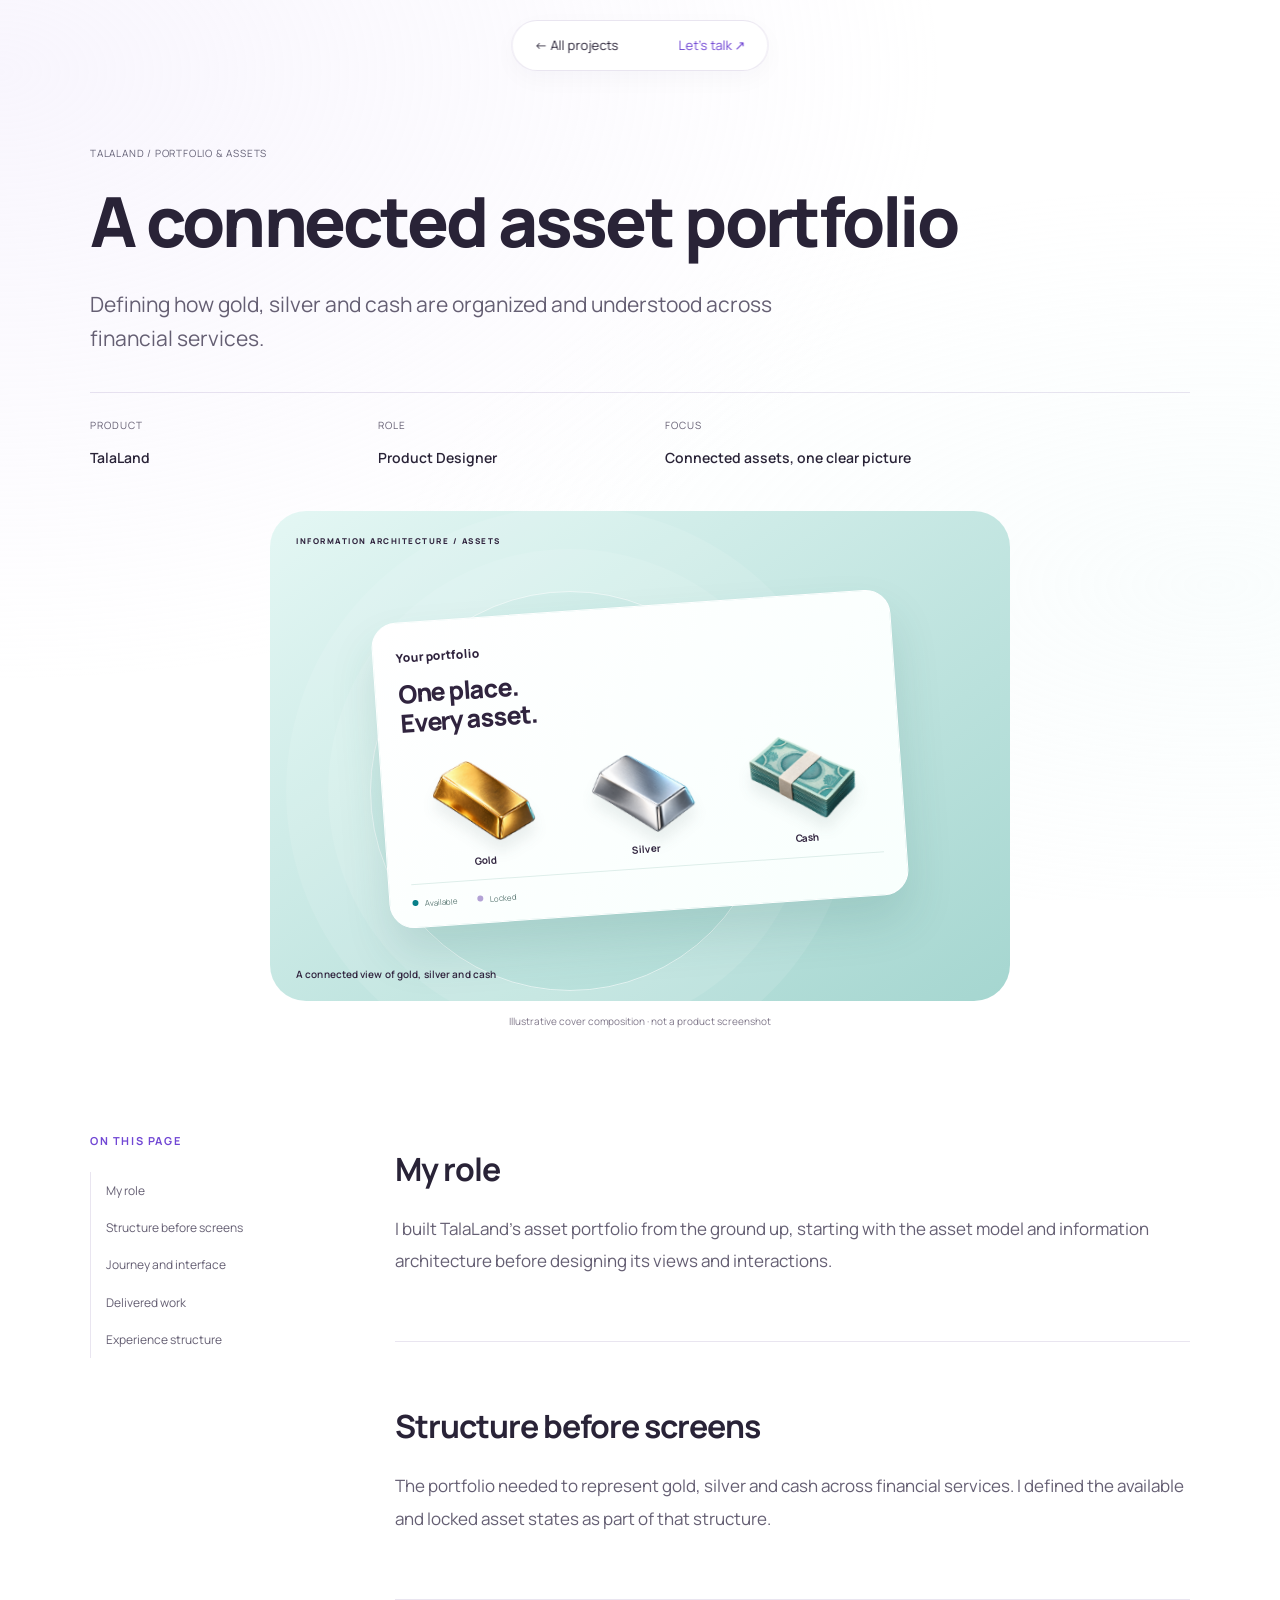
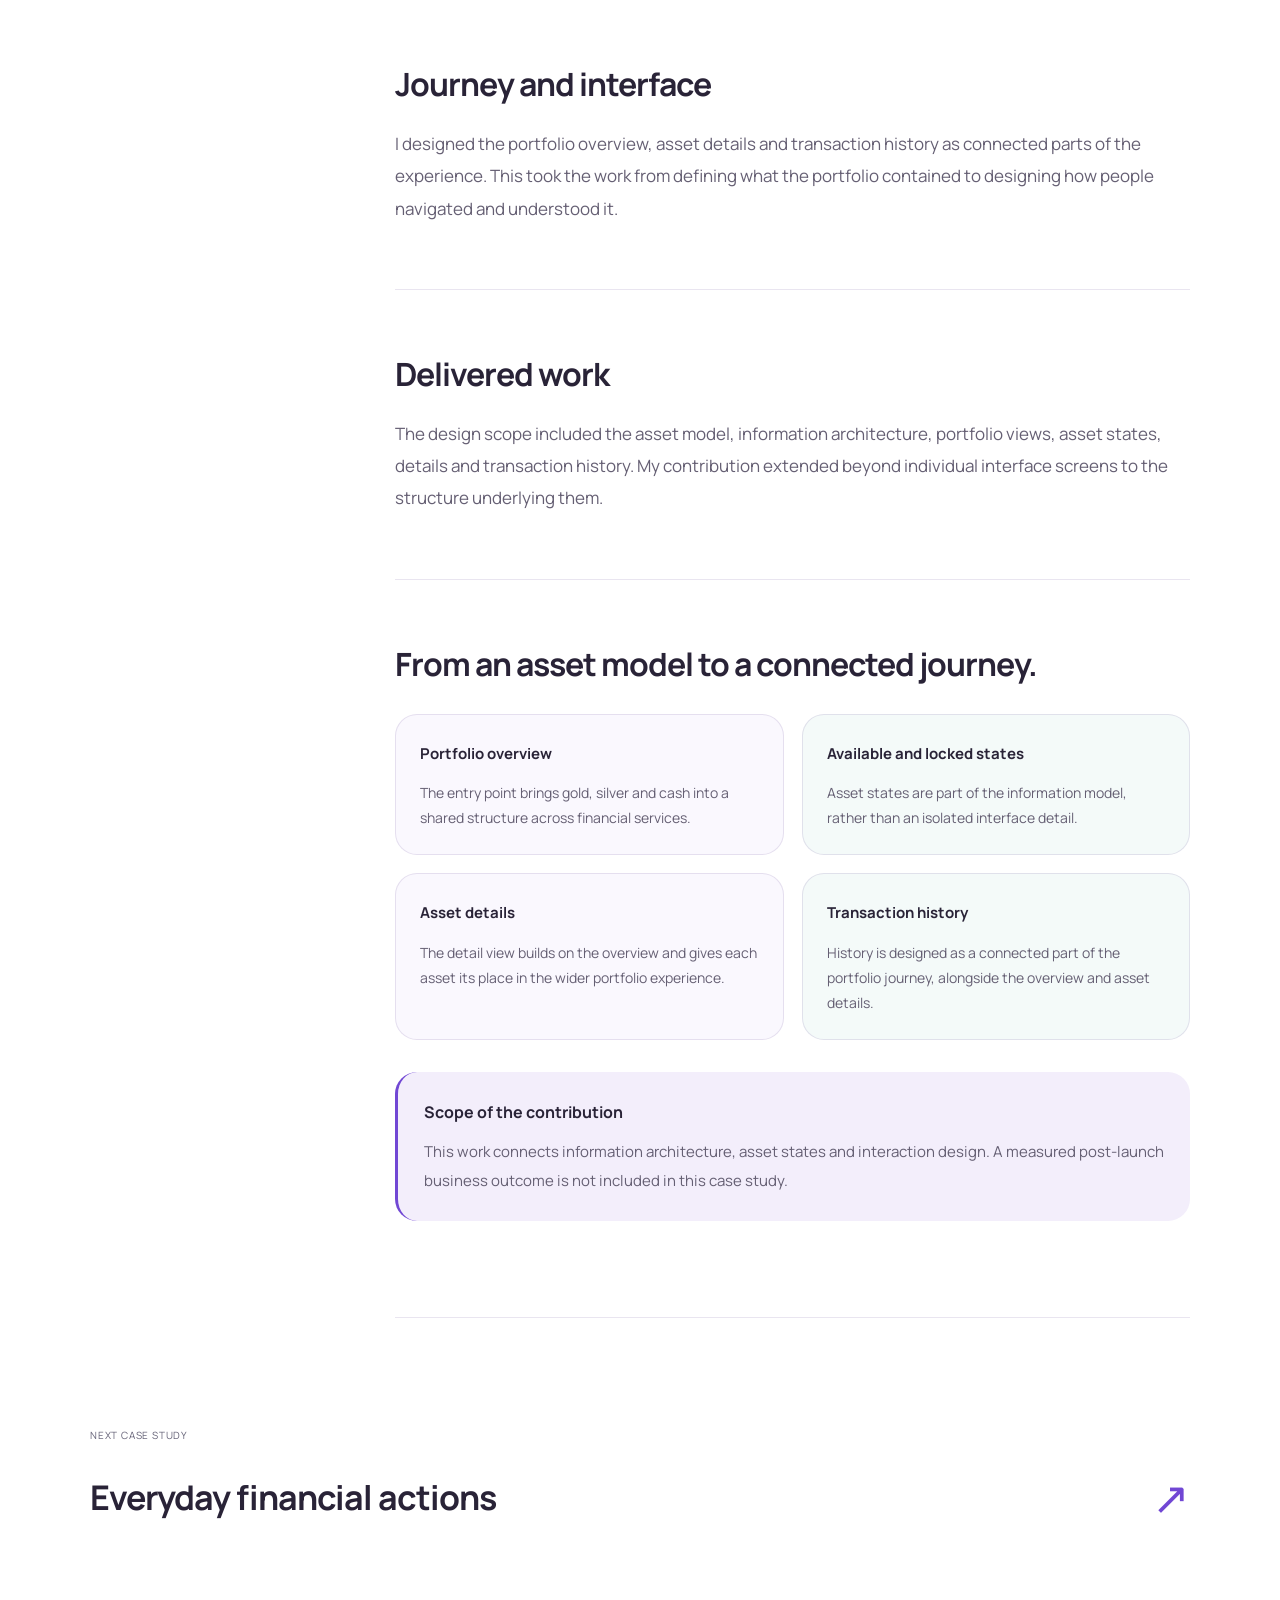
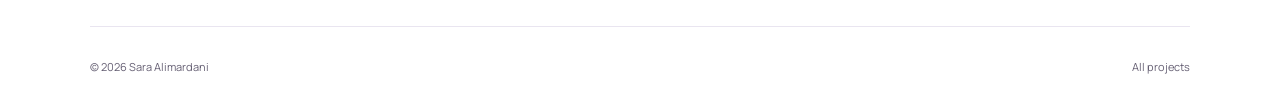
==== commit 7be903dc: "Simplify section titles and enlarge unframed portrait" ====
--- a/case-asset-portfolio.html
+++ b/case-asset-portfolio.html
@@ -1 +1,2 @@
-<!doctype html><html lang="en"><head><meta charset="utf-8"><meta name="viewport" content="width=device-width,initial-scale=1"><meta name="theme-color" content="#ffffff"><meta name="description" content="Defining how gold, silver and cash are organized and understood across financial services."><title>A connected asset portfolio — Sara Alimardani</title><link rel="stylesheet" href="style.css?v=20261011-editorial-cases"><link rel="preconnect" href="https://fonts.googleapis.com"><link rel="preconnect" href="https://fonts.gstatic.com" crossorigin><link href="https://fonts.googleapis.com/css2?family=Manrope:wght@400;500;600;650;700;800&display=swap" rel="stylesheet"></head><body class="case-page"><a class="skip" href="#case-content">Skip to case study</a><div class="case-nav"><a href="index.html#work">← All projects</a><a href="index.html#contact">Let’s talk ↗</a></div><main><div class="case-intro wrap"><p class="eyebrow">TALALAND / PORTFOLIO &amp; ASSETS</p><h1>A connected asset portfolio</h1><p class="case-deck">Defining how gold, silver and cash are organized and understood across financial services.</p><div class="case-facts"><div><span>Product</span><b>TalaLand</b></div><div><span>Role</span><b>Product Designer</b></div><div><span>Focus</span><b>Connected assets, one clear picture</b></div></div><div aria-hidden="true" class="project-art art-assets"><span class="art-kicker">INFORMATION ARCHITECTURE / ASSETS</span><div class="art-orbit"></div><div class="portfolio-panel"><span class="mini-brand">Your portfolio</span><div class="asset-heading">One place.<br>Every asset.</div><div class="asset-showcase"><div><img src="gold-3d.png" alt="" loading="lazy"><span>Gold</span></div><div><img src="silver-3d.png" alt="" loading="lazy"><span>Silver</span></div><div><img src="cash-3d.png" alt="" loading="lazy"><span>Cash</span></div></div><div class="asset-legend"><span><i></i> Available</span><span><i></i> Locked</span></div></div><span class="art-caption">A connected view of gold, silver and cash</span></div><p class="cover-disclosure">Illustrative cover composition · not a product screenshot</p></div><div class="case-layout wrap"><aside aria-label="On this page"><span class="section-label">ON THIS PAGE</span><a href="#chapter-0">My role</a><a href="#chapter-1">Structure before screens</a><a href="#chapter-2">Journey and interface</a><a href="#chapter-3">Delivered work</a><a href="#structure">Experience structure</a></aside><details class="case-mobile-toc"><summary>On this page <span>+</span></summary><a href="#chapter-0">My role</a><a href="#chapter-1">Structure before screens</a><a href="#chapter-2">Journey and interface</a><a href="#chapter-3">Delivered work</a><a href="#structure">Experience structure</a></details><div class="case-content" id="case-content"><section id="chapter-0"><span class="section-label">01 / DESIGN PROCESS</span><h2>My role</h2><p>I built TalaLand’s asset portfolio from the ground up, starting with the asset model and information architecture before designing its views and interactions.</p></section><section id="chapter-1"><span class="section-label">02 / DESIGN PROCESS</span><h2>Structure before screens</h2><p>The portfolio needed to represent gold, silver and cash across financial services. I defined the available and locked asset states as part of that structure.</p></section><section id="chapter-2"><span class="section-label">03 / DESIGN PROCESS</span><h2>Journey and interface</h2><p>I designed the portfolio overview, asset details and transaction history as connected parts of the experience. This took the work from defining what the portfolio contained to designing how people navigated and understood it.</p></section><section id="chapter-3"><span class="section-label">04 / DESIGN PROCESS</span><h2>Delivered work</h2><p>The design scope included the asset model, information architecture, portfolio views, asset states, details and transaction history. My contribution extended beyond individual interface screens to the structure underlying them.</p></section><section id="structure"><span class="section-label">EXPERIENCE STRUCTURE</span><h2>From an asset model to a connected journey.</h2><div class="decision-grid"><article><b>Portfolio overview</b><p>The entry point brings gold, silver and cash into a shared structure across financial services.</p></article><article><b>Available and locked states</b><p>Asset states are part of the information model, rather than an isolated interface detail.</p></article><article><b>Asset details</b><p>The detail view builds on the overview and gives each asset its place in the wider portfolio experience.</p></article><article><b>Transaction history</b><p>History is designed as a connected part of the portfolio journey, alongside the overview and asset details.</p></article></div><div class="case-note"><b>Scope of the contribution</b><p>This work connects information architecture, asset states and interaction design. A measured post-launch business outcome is not included in this case study.</p></div></section></div></div><div class="next-case wrap"><p class="eyebrow">NEXT CASE STUDY</p><a href="case-wallet-payments.html"><h2>Everyday financial actions</h2><span>↗</span></a></div></main><footer class="wrap"><span>© 2026 Sara Alimardani</span><a href="index.html#work">All projects</a></footer></body></html>+<!DOCTYPE html>
+<html lang="en"><head><meta charset="utf-8"/><meta content="width=device-width,initial-scale=1" name="viewport"/><meta content="#ffffff" name="theme-color"/><meta content="Defining how gold, silver and cash are organized and understood across financial services." name="description"/><title>A connected asset portfolio — Sara Alimardani</title><link href="style.css?v=20261011-simple-titles" rel="stylesheet"/><link href="https://fonts.googleapis.com" rel="preconnect"/><link crossorigin="" href="https://fonts.gstatic.com" rel="preconnect"/><link href="https://fonts.googleapis.com/css2?family=Manrope:wght@400;500;600;650;700;800&amp;display=swap" rel="stylesheet"/></head><body class="case-page"><a class="skip" href="#case-content">Skip to case study</a><div class="case-nav"><a href="index.html#work">← All projects</a><a href="index.html#contact">Let’s talk ↗</a></div><main><div class="case-intro wrap"><p class="eyebrow">TALALAND / PORTFOLIO &amp; ASSETS</p><h1>A connected asset portfolio</h1><p class="case-deck">Defining how gold, silver and cash are organized and understood across financial services.</p><div class="case-facts"><div><span>Product</span><b>TalaLand</b></div><div><span>Role</span><b>Product Designer</b></div><div><span>Focus</span><b>Connected assets, one clear picture</b></div></div><div aria-hidden="true" class="project-art art-assets"><span class="art-kicker">INFORMATION ARCHITECTURE / ASSETS</span><div class="art-orbit"></div><div class="portfolio-panel"><span class="mini-brand">Your portfolio</span><div class="asset-heading">One place.<br/>Every asset.</div><div class="asset-showcase"><div><img alt="" loading="lazy" src="gold-3d.png"/><span>Gold</span></div><div><img alt="" loading="lazy" src="silver-3d.png"/><span>Silver</span></div><div><img alt="" loading="lazy" src="cash-3d.png"/><span>Cash</span></div></div><div class="asset-legend"><span><i></i> Available</span><span><i></i> Locked</span></div></div><span class="art-caption">A connected view of gold, silver and cash</span></div><p class="cover-disclosure">Illustrative cover composition · not a product screenshot</p></div><div class="case-layout wrap"><aside aria-label="On this page"><span class="section-label">ON THIS PAGE</span><a href="#chapter-0">My role</a><a href="#chapter-1">Structure before screens</a><a href="#chapter-2">Journey and interface</a><a href="#chapter-3">Delivered work</a><a href="#structure">Experience structure</a></aside><details class="case-mobile-toc"><summary>On this page <span>+</span></summary><a href="#chapter-0">My role</a><a href="#chapter-1">Structure before screens</a><a href="#chapter-2">Journey and interface</a><a href="#chapter-3">Delivered work</a><a href="#structure">Experience structure</a></details><div class="case-content" id="case-content"><section id="chapter-0"><h2>My role</h2><p>I built TalaLand’s asset portfolio from the ground up, starting with the asset model and information architecture before designing its views and interactions.</p></section><section id="chapter-1"><h2>Structure before screens</h2><p>The portfolio needed to represent gold, silver and cash across financial services. I defined the available and locked asset states as part of that structure.</p></section><section id="chapter-2"><h2>Journey and interface</h2><p>I designed the portfolio overview, asset details and transaction history as connected parts of the experience. This took the work from defining what the portfolio contained to designing how people navigated and understood it.</p></section><section id="chapter-3"><h2>Delivered work</h2><p>The design scope included the asset model, information architecture, portfolio views, asset states, details and transaction history. My contribution extended beyond individual interface screens to the structure underlying them.</p></section><section id="structure"><h2>From an asset model to a connected journey.</h2><div class="decision-grid"><article><b>Portfolio overview</b><p>The entry point brings gold, silver and cash into a shared structure across financial services.</p></article><article><b>Available and locked states</b><p>Asset states are part of the information model, rather than an isolated interface detail.</p></article><article><b>Asset details</b><p>The detail view builds on the overview and gives each asset its place in the wider portfolio experience.</p></article><article><b>Transaction history</b><p>History is designed as a connected part of the portfolio journey, alongside the overview and asset details.</p></article></div><div class="case-note"><b>Scope of the contribution</b><p>This work connects information architecture, asset states and interaction design. A measured post-launch business outcome is not included in this case study.</p></div></section></div></div><div class="next-case wrap"><p class="eyebrow">NEXT CASE STUDY</p><a href="case-wallet-payments.html"><h2>Everyday financial actions</h2><span>↗</span></a></div></main><footer class="wrap"><span>© 2026 Sara Alimardani</span><a href="index.html#work">All projects</a></footer></body></html>
--- a/style.css
+++ b/style.css
@@ -116,3 +116,8 @@
 @media(prefers-reduced-motion:reduce){.reveal{opacity:1;translate:none;transition:none}}
 .case-mobile-toc{display:none}
 @media(max-width:800px){.case-mobile-toc{display:block;border:1px solid var(--border);border-radius:18px;padding:16px 20px;margin-bottom:40px;background:#fff}.case-mobile-toc summary{font-size:13px;font-weight:700;color:var(--purple);cursor:pointer;display:flex;justify-content:space-between;list-style:none}.case-mobile-toc summary::-webkit-details-marker{display:none}.case-mobile-toc a{display:block;font-size:12px;color:var(--muted);padding-top:14px}.case-mobile-toc[open] summary>span{transform:rotate(45deg)}}
+
+/* Simple section titles and a larger, unframed portrait. */
+.portrait{width:176px;border:0;box-shadow:none}
+.hero h1{color:var(--cyan)}.hero .cursor{background:var(--cyan)}
+@media(max-width:560px){.portrait{width:148px}}
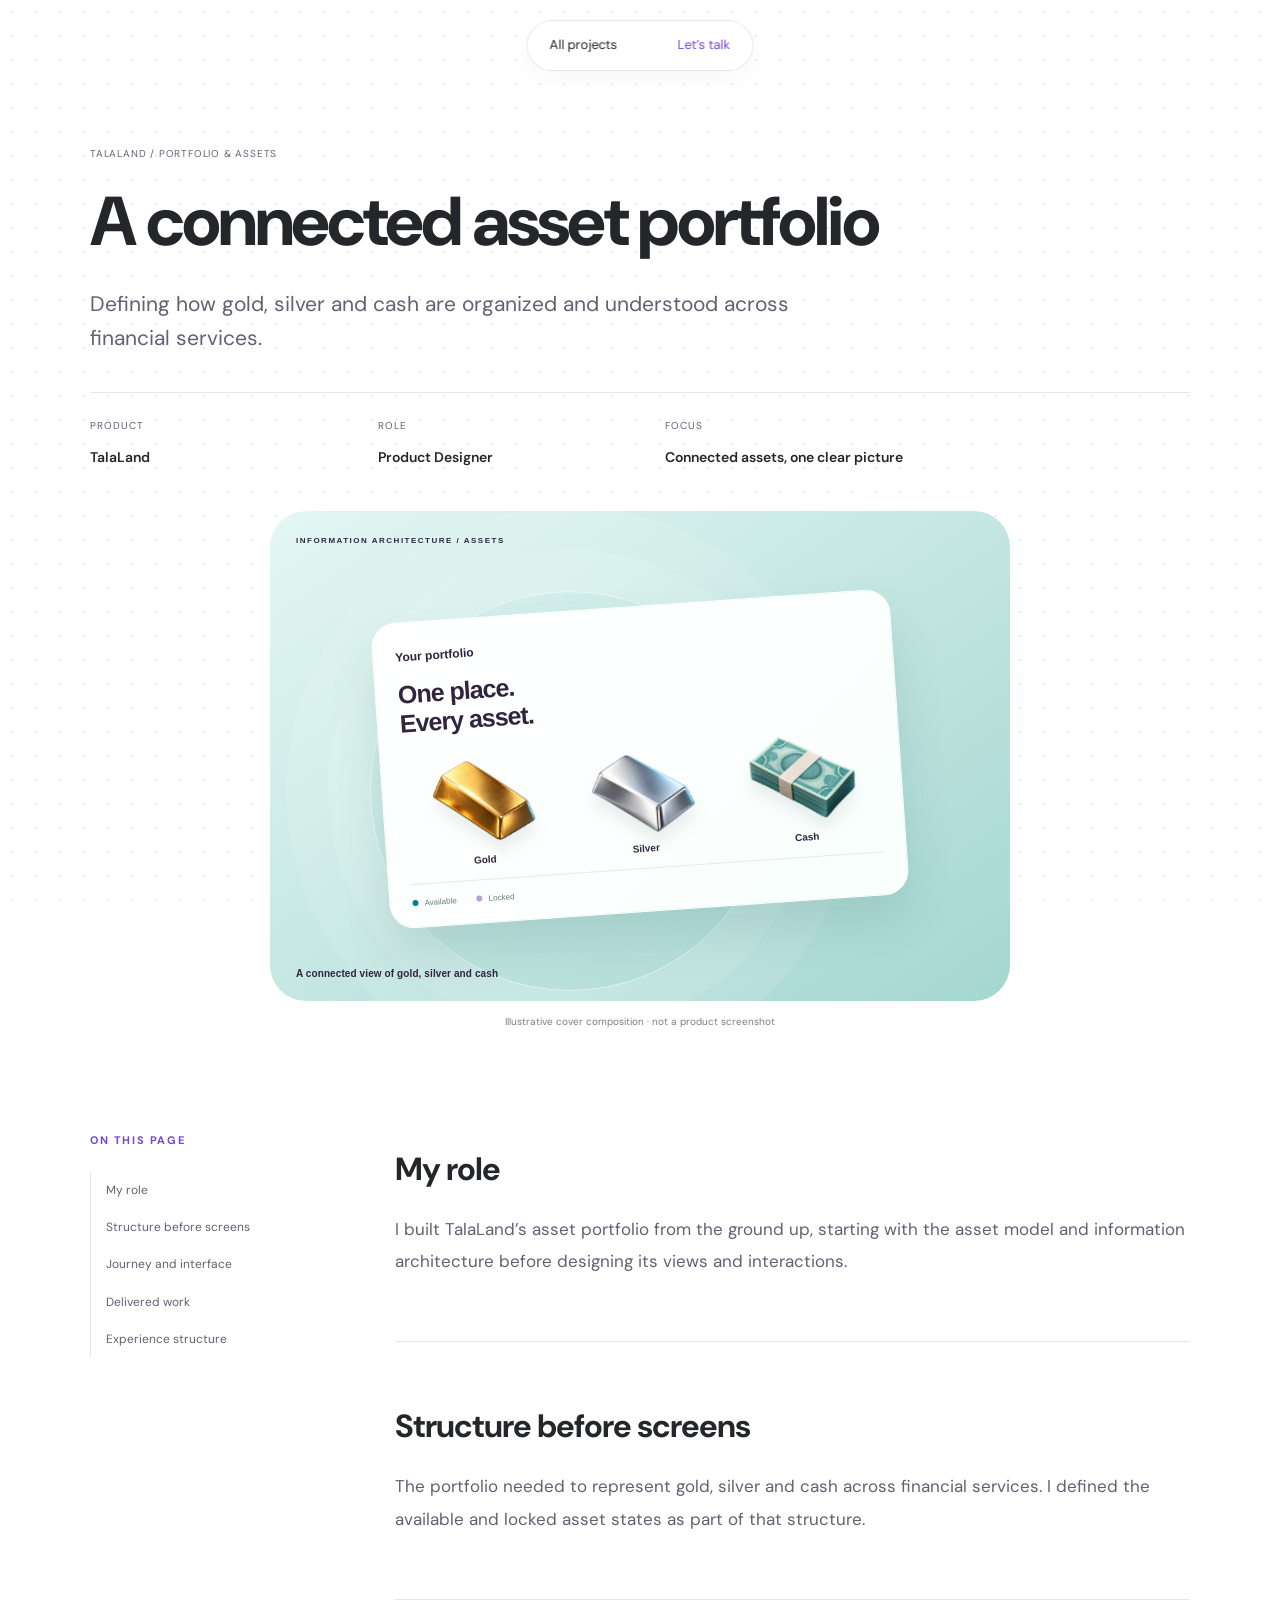
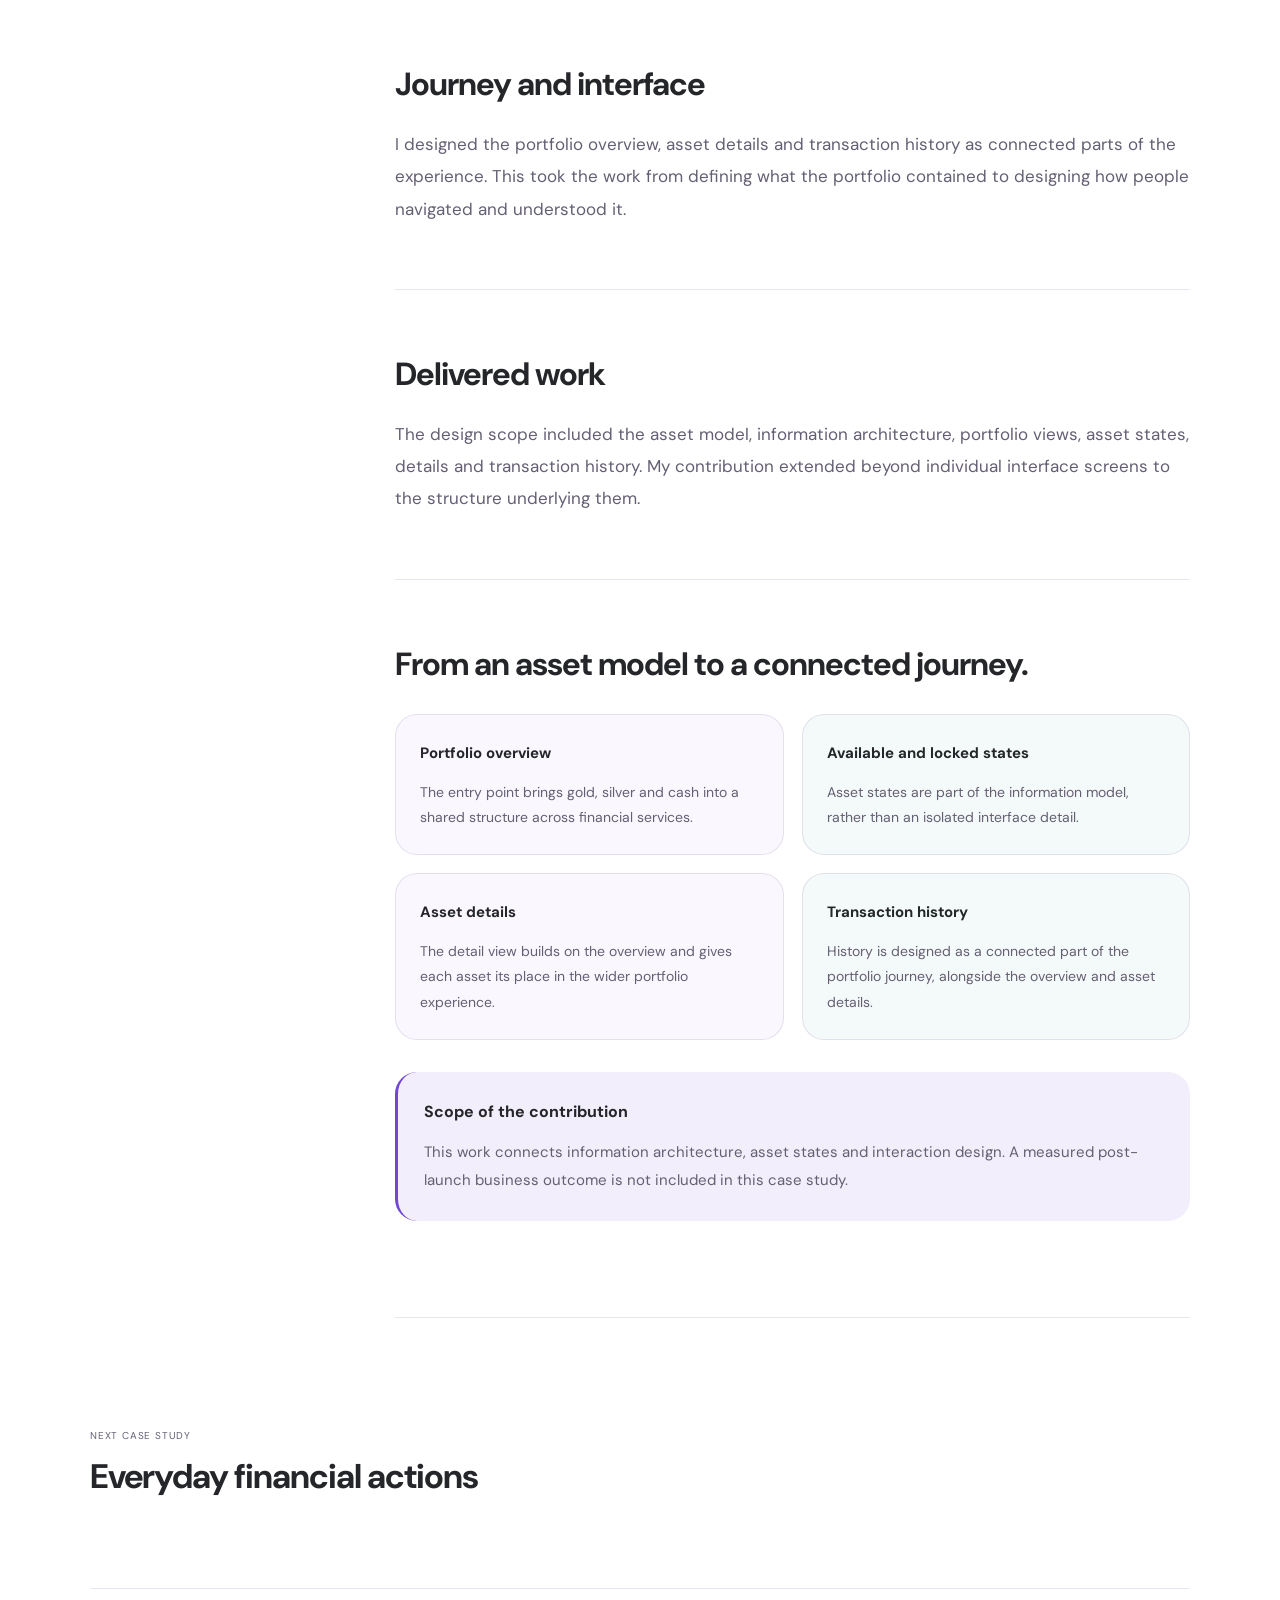
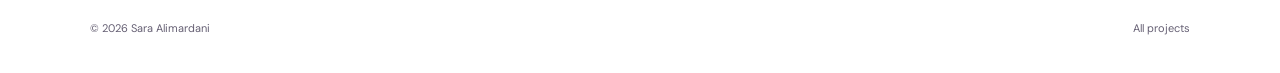
==== commit cc37ca74: "Publish reviewed portfolio redesign and updated resume Publish the current reviewed design: DM Sans " ====
--- a/case-asset-portfolio.html
+++ b/case-asset-portfolio.html
@@ -1,2 +1,3 @@
 <!DOCTYPE html>
-<html lang="en"><head><meta charset="utf-8"/><meta content="width=device-width,initial-scale=1" name="viewport"/><meta content="#ffffff" name="theme-color"/><meta content="Defining how gold, silver and cash are organized and understood across financial services." name="description"/><title>A connected asset portfolio — Sara Alimardani</title><link href="style.css?v=20261011-simple-titles" rel="stylesheet"/><link href="https://fonts.googleapis.com" rel="preconnect"/><link crossorigin="" href="https://fonts.gstatic.com" rel="preconnect"/><link href="https://fonts.googleapis.com/css2?family=Manrope:wght@400;500;600;650;700;800&amp;display=swap" rel="stylesheet"/></head><body class="case-page"><a class="skip" href="#case-content">Skip to case study</a><div class="case-nav"><a href="index.html#work">← All projects</a><a href="index.html#contact">Let’s talk ↗</a></div><main><div class="case-intro wrap"><p class="eyebrow">TALALAND / PORTFOLIO &amp; ASSETS</p><h1>A connected asset portfolio</h1><p class="case-deck">Defining how gold, silver and cash are organized and understood across financial services.</p><div class="case-facts"><div><span>Product</span><b>TalaLand</b></div><div><span>Role</span><b>Product Designer</b></div><div><span>Focus</span><b>Connected assets, one clear picture</b></div></div><div aria-hidden="true" class="project-art art-assets"><span class="art-kicker">INFORMATION ARCHITECTURE / ASSETS</span><div class="art-orbit"></div><div class="portfolio-panel"><span class="mini-brand">Your portfolio</span><div class="asset-heading">One place.<br/>Every asset.</div><div class="asset-showcase"><div><img alt="" loading="lazy" src="gold-3d.png"/><span>Gold</span></div><div><img alt="" loading="lazy" src="silver-3d.png"/><span>Silver</span></div><div><img alt="" loading="lazy" src="cash-3d.png"/><span>Cash</span></div></div><div class="asset-legend"><span><i></i> Available</span><span><i></i> Locked</span></div></div><span class="art-caption">A connected view of gold, silver and cash</span></div><p class="cover-disclosure">Illustrative cover composition · not a product screenshot</p></div><div class="case-layout wrap"><aside aria-label="On this page"><span class="section-label">ON THIS PAGE</span><a href="#chapter-0">My role</a><a href="#chapter-1">Structure before screens</a><a href="#chapter-2">Journey and interface</a><a href="#chapter-3">Delivered work</a><a href="#structure">Experience structure</a></aside><details class="case-mobile-toc"><summary>On this page <span>+</span></summary><a href="#chapter-0">My role</a><a href="#chapter-1">Structure before screens</a><a href="#chapter-2">Journey and interface</a><a href="#chapter-3">Delivered work</a><a href="#structure">Experience structure</a></details><div class="case-content" id="case-content"><section id="chapter-0"><h2>My role</h2><p>I built TalaLand’s asset portfolio from the ground up, starting with the asset model and information architecture before designing its views and interactions.</p></section><section id="chapter-1"><h2>Structure before screens</h2><p>The portfolio needed to represent gold, silver and cash across financial services. I defined the available and locked asset states as part of that structure.</p></section><section id="chapter-2"><h2>Journey and interface</h2><p>I designed the portfolio overview, asset details and transaction history as connected parts of the experience. This took the work from defining what the portfolio contained to designing how people navigated and understood it.</p></section><section id="chapter-3"><h2>Delivered work</h2><p>The design scope included the asset model, information architecture, portfolio views, asset states, details and transaction history. My contribution extended beyond individual interface screens to the structure underlying them.</p></section><section id="structure"><h2>From an asset model to a connected journey.</h2><div class="decision-grid"><article><b>Portfolio overview</b><p>The entry point brings gold, silver and cash into a shared structure across financial services.</p></article><article><b>Available and locked states</b><p>Asset states are part of the information model, rather than an isolated interface detail.</p></article><article><b>Asset details</b><p>The detail view builds on the overview and gives each asset its place in the wider portfolio experience.</p></article><article><b>Transaction history</b><p>History is designed as a connected part of the portfolio journey, alongside the overview and asset details.</p></article></div><div class="case-note"><b>Scope of the contribution</b><p>This work connects information architecture, asset states and interaction design. A measured post-launch business outcome is not included in this case study.</p></div></section></div></div><div class="next-case wrap"><p class="eyebrow">NEXT CASE STUDY</p><a href="case-wallet-payments.html"><h2>Everyday financial actions</h2><span>↗</span></a></div></main><footer class="wrap"><span>© 2026 Sara Alimardani</span><a href="index.html#work">All projects</a></footer></body></html>+
+<html lang="en"><head><meta charset="utf-8"/><meta content="width=device-width,initial-scale=1" name="viewport"/><meta content="#ffffff" name="theme-color"/><meta content="Defining how gold, silver and cash are organized and understood across financial services." name="description"/><title>A connected asset portfolio — Sara Alimardani</title><link href="case-current.css" rel="stylesheet"/><link href="https://fonts.googleapis.com" rel="preconnect"/><link crossorigin="" href="https://fonts.gstatic.com" rel="preconnect"/><link href="https://fonts.googleapis.com/css2?family=DM+Sans:wght@400;500;600;700;800&amp;display=swap" rel="stylesheet"/><link href="hero-patterns.css?v=text-fade-2" rel="stylesheet"/></head><body class="case-page" data-pattern="dots"><a class="skip" href="#case-content">Skip to case study</a><div class="case-nav"><a href="index.html#case-studies"> All projects</a><a href="mailto:sarah.alimardani2022@gmail.com">Let’s talk </a></div><main><div class="case-intro wrap"><p class="eyebrow">TALALAND / PORTFOLIO &amp; ASSETS</p><h1>A connected asset portfolio</h1><p class="case-deck">Defining how gold, silver and cash are organized and understood across financial services.</p><div class="case-facts"><div><span>Product</span><b>TalaLand</b></div><div><span>Role</span><b>Product Designer</b></div><div><span>Focus</span><b>Connected assets, one clear picture</b></div></div><div aria-hidden="true" class="project-art art-assets"><span class="art-kicker">INFORMATION ARCHITECTURE / ASSETS</span><div class="art-orbit"></div><div class="portfolio-panel"><span class="mini-brand">Your portfolio</span><div class="asset-heading">One place.<br/>Every asset.</div><div class="asset-showcase"><div><img alt="" loading="lazy" src="gold-3d.png"/><span>Gold</span></div><div><img alt="" loading="lazy" src="silver-3d.png"/><span>Silver</span></div><div><img alt="" loading="lazy" src="cash-3d.png"/><span>Cash</span></div></div><div class="asset-legend"><span><i></i> Available</span><span><i></i> Locked</span></div></div><span class="art-caption">A connected view of gold, silver and cash</span></div><p class="cover-disclosure">Illustrative cover composition · not a product screenshot</p></div><div class="case-layout wrap"><aside aria-label="On this page"><span class="section-label">ON THIS PAGE</span><a href="#chapter-0">My role</a><a href="#chapter-1">Structure before screens</a><a href="#chapter-2">Journey and interface</a><a href="#chapter-3">Delivered work</a><a href="#structure">Experience structure</a></aside><details class="case-mobile-toc"><summary>On this page <span>+</span></summary><a href="#chapter-0">My role</a><a href="#chapter-1">Structure before screens</a><a href="#chapter-2">Journey and interface</a><a href="#chapter-3">Delivered work</a><a href="#structure">Experience structure</a></details><div class="case-content" id="case-content"><section id="chapter-0"><h2>My role</h2><p>I built TalaLand’s asset portfolio from the ground up, starting with the asset model and information architecture before designing its views and interactions.</p></section><section id="chapter-1"><h2>Structure before screens</h2><p>The portfolio needed to represent gold, silver and cash across financial services. I defined the available and locked asset states as part of that structure.</p></section><section id="chapter-2"><h2>Journey and interface</h2><p>I designed the portfolio overview, asset details and transaction history as connected parts of the experience. This took the work from defining what the portfolio contained to designing how people navigated and understood it.</p></section><section id="chapter-3"><h2>Delivered work</h2><p>The design scope included the asset model, information architecture, portfolio views, asset states, details and transaction history. My contribution extended beyond individual interface screens to the structure underlying them.</p></section><section id="structure"><h2>From an asset model to a connected journey.</h2><div class="decision-grid"><article><b>Portfolio overview</b><p>The entry point brings gold, silver and cash into a shared structure across financial services.</p></article><article><b>Available and locked states</b><p>Asset states are part of the information model, rather than an isolated interface detail.</p></article><article><b>Asset details</b><p>The detail view builds on the overview and gives each asset its place in the wider portfolio experience.</p></article><article><b>Transaction history</b><p>History is designed as a connected part of the portfolio journey, alongside the overview and asset details.</p></article></div><div class="case-note"><b>Scope of the contribution</b><p>This work connects information architecture, asset states and interaction design. A measured post-launch business outcome is not included in this case study.</p></div></section></div></div><div class="next-case wrap"><p class="eyebrow">NEXT CASE STUDY</p><a href="case-wallet-payments.html"><h2>Everyday financial actions</h2><span></span></a></div></main><footer class="wrap"><span>© 2026 Sara Alimardani</span><a href="index.html#case-studies">All projects</a></footer></body></html>
--- a/case-current.css
+++ b/case-current.css
@@ -0,0 +1,139 @@
+:root{color-scheme:light;--bg:#FFFFFF;--panel:#FFFFFF;--ink:#252237;--muted:#656277;--cyan:#0F7F8C;--purple:#7C3AED;--border:rgba(128,101,196,.15);font-family:Arial,Helvetica,sans-serif;font-synthesis:none}*{box-sizing:border-box}html{scroll-behavior:smooth;scroll-padding-top:110px}body{margin:0;color:var(--ink);background:var(--bg);font-size:16px;line-height:1.7}body:before{content:"";position:fixed;inset:0;pointer-events:none;z-index:-1;background:radial-gradient(ellipse at 0 8%,#EDE7FAa6,transparent 60%),radial-gradient(ellipse at 95% 65%,#EDE7FA60,transparent 55%)}a{color:inherit;text-decoration:none}button,a,summary{-webkit-tap-highlight-color:transparent}a:focus-visible,summary:focus-visible{outline:2px solid var(--cyan);outline-offset:7px;border-radius:5px}::selection{background:#7C3AED80;color:white}h1,h2,h3,p{margin:0}h2{font-size:clamp(32px,4vw,52px);line-height:1.14;letter-spacing:-1.6px;font-weight:650}h3{font-size:22px;line-height:1.35;letter-spacing:-.45px}p{color:var(--muted)}.wrap{width:min(1100px,calc(100% - 80px));margin:auto}.skip{position:fixed;top:-80px;left:20px;z-index:20;background:var(--purple);padding:12px}.skip:focus{top:10px}header{position:fixed;inset:0 0 auto;z-index:10;transition:background .2s,box-shadow .2s}header.scrolled{background:#FFFFFFf0;backdrop-filter:blur(18px);box-shadow:0 1px 0 var(--border)}nav{height:104px;display:flex;align-items:center;justify-content:center;gap:clamp(16px,5vw,72px)}nav a{font-size:18px;padding:8px 19px;border-radius:100px;transition:background .2s,color .2s}nav a:hover{color:var(--cyan)}nav a.active{background:var(--purple);color:white}.page-progress{height:2px;background:transparent}.page-progress span{display:block;height:100%;width:100%;background:var(--cyan);transform:scaleX(0);transform-origin:left}.hero{position:relative;min-height:100svh;display:grid;place-items:center;text-align:center;padding:150px 30px 105px}.hero-content{width:100%;max-width:1250px}.name{font-size:clamp(22px,2.8vw,34px);font-weight:700;color:var(--ink);margin-bottom:40px}h1{font-size:clamp(42px,6.3vw,90px);line-height:1.18;letter-spacing:-2px;color:var(--purple);min-height:1.18em}.cursor{display:inline-block;width:3px;height:.85em;background:var(--purple);margin-left:7px;vertical-align:-.02em;animation:blink 1s step-end infinite}.tagline{font-size:clamp(19px,2.4vw,32px);color:#252237;margin-top:64px;line-height:1.5}.resume{display:inline-flex;align-items:center;gap:32px;border-bottom:1px solid #DCD6ED;padding:9px 0;margin-top:40px;font-size:14px;color:#252237}.resume:hover{color:var(--cyan);border-color:var(--cyan)}.scroll-cue{position:absolute;bottom:25px;display:flex;align-items:center;gap:13px;text-transform:uppercase;letter-spacing:2px;font-size:10px;color:var(--muted)}.scroll-cue span{font-size:24px;color:var(--cyan)}.section{padding-top:120px;padding-bottom:120px;border-top:1px solid var(--border)}.section-label{font-size:11px;font-weight:700;letter-spacing:2px;color:var(--purple);margin-bottom:32px}.about-grid{display:grid;grid-template-columns:1fr 1.2fr;gap:90px}.about-grid p+p{margin-top:22px}.about-grid .lead{font-size:23px;line-height:1.5;color:var(--ink)}.about-meta{display:flex;flex-wrap:wrap;gap:24px;margin-top:32px;font-size:13px;color:var(--muted)}.about-meta a{color:var(--cyan)}.section-heading{display:flex;align-items:end;justify-content:space-between;gap:50px;margin-bottom:60px}.section-heading>p{max-width:310px;font-size:16px}.timeline{position:relative;--start:35px;--length:calc(100% - 70px);padding-left:60px}.timeline-track{position:absolute;left:14px;top:var(--start);height:var(--length);width:3px;background:#F5F3FC;border-radius:5px;overflow:hidden}.timeline-fill{width:100%;height:0;background:linear-gradient(var(--cyan),#19B5C5);box-shadow:0 0 12px #0F7F8C77}.job{position:relative;padding-bottom:34px}.job:last-child{padding-bottom:0}.dot{position:absolute;top:35px;left:-54px;width:19px;height:19px;border:4px solid #F5F3FC;border-radius:50%;background:var(--bg);transform:translateY(-50%);transition:background .2s,border-color .2s,box-shadow .2s;z-index:1}.job.passed .dot{background:var(--cyan);border-color:#F5F3FC}.job.active-step .dot{background:var(--purple);border-color:#A78BFA;box-shadow:0 0 0 7px #7C3AED24,0 0 0 14px #7C3AED12}.job-card{border:1px solid var(--border);background:linear-gradient(130deg,#FFFFFFf0,#FFFFFFf0);padding:30px 36px;border-radius:20px;transition:border-color .2s}.job.active-step .job-card{border-color:#7C3AED65}.job-top{display:flex;align-items:center;justify-content:space-between;gap:20px}.date{font-size:12px;letter-spacing:.4px;color:#656277}.status{font-size:10px;letter-spacing:.8px;text-transform:uppercase;color:var(--cyan);background:#0F7F8C12;padding:4px 10px;border-radius:30px}.job-card h3{margin-top:17px}.company{color:var(--cyan);font-size:16px;margin:4px 0 18px}.job-card>p:not(.company){font-size:15px}.job-card ul{padding-left:19px;color:var(--muted);font-size:14px;margin:14px 0 0}.job-card li+li{margin-top:9px}.job-card li::marker{color:#8065C4}.tags{display:flex;flex-wrap:wrap;gap:8px;margin-top:23px}.tags span{font-size:10px;border:1px solid var(--border);border-radius:30px;padding:4px 10px;color:#656277}.work-grid{display:grid;grid-template-columns:1fr 1fr;gap:28px}.work-card{overflow:hidden;border:1px solid var(--border);border-radius:20px;background:#FFFFFF}.work-visual{height:235px;padding:25px 28px;display:flex;flex-direction:column;justify-content:center;gap:27px;position:relative;background:radial-gradient(at 100% 0,#CCF2F580,transparent 70%),#F5F3FC}.visual-label{position:absolute;left:28px;top:22px;font-size:8px;letter-spacing:1.7px;color:#656277}.flow{display:flex;align-items:center;justify-content:center;gap:10px}.flow span,.wallet-flow>span{background:#F5F3FC;border:1px solid #DCD6ED;padding:13px 16px;border-radius:10px;font-size:13px;color:#252237}.flow i{font-style:normal;color:var(--cyan)}.flow-bottom{font-size:10px;text-align:center;color:#656277;letter-spacing:.7px}.assets{background:radial-gradient(at 100% 0,#EDE7FA80,transparent 70%),#F5F3FC}.asset-stack{display:flex;justify-content:center;gap:13px}.asset-stack>span{display:flex;align-items:center;flex-direction:column;gap:8px;font-size:12px;min-width:80px;padding:15px 12px;background:#F5F3FC;border:1px solid #DCD6ED;border-radius:12px}.asset-stack b{font-size:23px;color:#8065C4}.wallet{background:radial-gradient(at 100% 0,#CCF2F580,transparent 70%),#F5F3FC}.wallet-flow{display:flex;align-items:center;justify-content:center;gap:10px}.wallet-flow .wallet-center{color:var(--cyan);border-color:#DCD6ED;padding:24px 18px}.systems{background:radial-gradient(at 100% 0,#EDE7FA80,transparent 70%),#F5F3FC}.system-blocks{display:grid;grid-template-columns:1fr 1fr;gap:12px}.system-blocks>span{text-align:center;padding:12px 5px;font-size:12px;border:1px solid #DCD6ED;border-radius:9px;background:#F5F3FC}.work-copy{padding:28px}.eyebrow{color:#656277;letter-spacing:1px;font-size:9px;margin-bottom:13px}.work-copy h3{margin-bottom:12px}.work-copy>p:not(.eyebrow){font-size:14px}.work-copy details{border-top:1px solid var(--border);margin-top:24px;padding-top:15px}.work-copy summary{list-style:none;cursor:pointer;font-size:13px;display:flex;justify-content:space-between;color:#252237}.work-copy summary::-webkit-details-marker{display:none}.work-copy summary span{color:var(--cyan);font-size:18px}.work-copy details[open] summary span{transform:rotate(45deg)}.work-copy details p{font-size:13px;margin-top:14px}.skills-grid{display:grid;grid-template-columns:repeat(4,1fr);gap:26px}.skills-grid article{border-top:1px solid #DCD6ED;padding-top:20px}.skill-number{font-size:12px;color:var(--cyan)}.skills-grid h3{font-size:17px;margin:17px 0 13px}.skills-grid p{font-size:14px;line-height:1.95}.education-grid{display:grid;grid-template-columns:1.2fr 1fr;gap:85px}.education-intro{margin:24px 0 35px;max-width:400px}.degree+.degree{margin-top:28px}.degree h3{font-size:18px;margin:6px 0}.degree p{font-size:13px}.courses{padding-top:8px}.courses>h3{font-size:18px;margin-bottom:24px}.courses>div{display:flex;justify-content:space-between;gap:20px;border-bottom:1px solid var(--border);padding:16px 0;font-size:13px}.courses>div>span:last-child{color:var(--muted);text-align:right}.contact h2{font-size:clamp(42px,5.5vw,72px)}.email{display:inline-flex;gap:35px;align-items:center;font-size:clamp(16px,2.8vw,29px);color:var(--cyan);margin-top:38px;border-bottom:1px solid #0F7F8C55;padding-bottom:13px;overflow-wrap:anywhere}.contact-links{display:flex;gap:34px;flex-wrap:wrap;margin-top:35px;font-size:13px;color:var(--muted)}.contact-links a:hover{color:var(--cyan)}footer{padding-top:30px!important;padding-bottom:35px!important;border-top:1px solid var(--border);display:flex;justify-content:space-between;color:var(--muted);font-size:11px}@keyframes blink{50%{opacity:0}}@media(min-width:1600px){.hero-content{transform:translateY(-10px)}.name{margin-bottom:45px}.tagline{margin-top:85px}}@media(max-width:800px){.wrap{width:calc(100% - 48px)}nav{height:80px;gap:6px}nav a{font-size:13px;padding:8px 12px}.hero{padding:130px 22px 95px}.name{margin-bottom:28px}h1{letter-spacing:-1.5px}.tagline{margin-top:38px}.section{padding-top:75px;padding-bottom:75px}.about-grid,.education-grid{grid-template-columns:1fr;gap:30px}.section-heading{display:block;margin-bottom:40px}.section-heading>p{margin-top:22px}.skills-grid{grid-template-columns:1fr 1fr;gap:35px}.job-card{padding:24px}.timeline{padding-left:38px}.timeline-track{left:8px}.dot{left:-38px}.work-grid{gap:20px}.work-copy{padding:22px}.work-visual{padding:22px 16px}.flow{gap:5px}.flow span{padding:12px 8px;font-size:11px}.asset-stack{gap:7px}.asset-stack>span{min-width:65px}.wallet-flow{gap:5px}.wallet-flow>span{font-size:11px;padding:10px}.email{gap:15px}}@media(max-width:560px){.wrap{width:calc(100% - 36px)}nav{gap:0;height:73px}nav a{font-size:12px;padding:7px 10px}.hero h1{font-size:clamp(35px,9.5vw,49px)}.name{font-size:24px}.tagline{font-size:20px;max-width:350px;margin-left:auto;margin-right:auto}.work-grid{grid-template-columns:1fr}.work-visual{height:220px}.job-card{padding:22px 19px;border-radius:15px}.job-card h3{font-size:21px}.status{font-size:8px}.job-top{gap:7px}.date{font-size:10px}.job-card ul{font-size:13px}.about-grid .lead{font-size:20px}.section-label{font-size:9px}.contact-links{gap:22px}.email{font-size:16px}.courses>div{font-size:12px}.resume{margin-top:30px}.skills-grid h3{font-size:16px}.skills-grid p{font-size:12px}footer{font-size:10px}}@media(prefers-reduced-motion:reduce){html{scroll-behavior:auto}.cursor{animation:none}.dot,.job-card,header{transition:none}}
+
+/* Reserve one title line throughout the role animation. */
+.hero h1{white-space:nowrap}
+@media(max-width:560px){.hero h1{font-size:clamp(25px,8.2vw,45px);letter-spacing:-1px}}
+
+.portrait{display:block;width:clamp(120px,13vw,176px);height:auto;aspect-ratio:1;object-fit:cover;border-radius:50%;margin:0 auto 26px;border:3px solid #0F7F8C55;box-shadow:0 12px 42px #25223730}.hero .name{margin-bottom:28px}.hero .tagline{margin-top:44px}@media(max-width:560px){.portrait{width:124px;margin-bottom:22px}.hero .tagline{margin-top:30px}}
+
+.scroll-cue{flex-direction:column;gap:10px;bottom:24px}.scroll-cue .scroll-mouse{display:block;position:relative;width:26px;height:42px;border:2px solid #65627780;border-radius:16px}.scroll-cue .scroll-wheel{position:absolute;top:8px;left:50%;width:4px;height:9px;border-radius:4px;background:var(--cyan);transform:translateX(-50%);animation:mouse-scroll 1.8s ease-in-out infinite}.scroll-cue .scroll-label{font-size:10px;color:var(--muted);letter-spacing:2.5px}@keyframes mouse-scroll{0%,100%{transform:translate(-50%,0);opacity:1}60%{transform:translate(-50%,12px);opacity:.35}}@media(prefers-reduced-motion:reduce){.scroll-cue .scroll-wheel{animation:none}}
+
+.hero h1{font-size:clamp(32px,5.4vw,78px)}@media(max-width:560px){.hero h1{font-size:clamp(22px,6.8vw,38px);letter-spacing:-.8px}}
+
+/* Quiet palette and consistent reading hierarchy. */
+:root{--ink:#252237;--muted:#656277;--cyan:#0F7F8C;--purple:#8065C4;--border:rgba(128,101,196,.13)}
+body{line-height:1.75;-webkit-font-smoothing:antialiased}
+body:before{background:radial-gradient(ellipse at 0 8%,#EDE7FA45,transparent 60%),radial-gradient(ellipse at 95% 65%,#EDE7FA25,transparent 55%)}
+h2{font-size:clamp(30px,3.6vw,46px);line-height:1.2;letter-spacing:-1px;font-weight:700}
+h3{font-size:21px;line-height:1.4;letter-spacing:-.3px}
+.section-label{color:#656277;font-size:11px;letter-spacing:1.6px;font-weight:600}
+.section-heading>p{font-size:17px;line-height:1.75}
+.about-grid .lead{font-size:22px;line-height:1.6}
+.job-card{background:#FFFFFF}.job-card h3{font-size:21px}.company{color:#252237;font-size:16px;font-weight:600}
+.job-card>p:not(.company),.job-card ul{font-size:16px;line-height:1.75}.job-card li+li{margin-top:10px}.job-card li::marker{color:#656277}
+.date{color:#656277}.status{color:#656277;background:#6562770d;letter-spacing:.6px}
+.tags{gap:8px}.tags span{font-size:11px;line-height:1.5;padding:5px 11px;color:#656277;background:#8065C403}
+.job.active-step .job-card{border-color:#8065C44d}.job.active-step .dot{border-color:#8065C4;box-shadow:0 0 0 7px #8065C41c,0 0 0 14px #8065C40d}
+.timeline-fill{background:var(--cyan);box-shadow:none}
+.eyebrow{color:#656277;font-size:10px;letter-spacing:.8px}.work-copy>p:not(.eyebrow){font-size:16px;line-height:1.75}.work-copy details p{font-size:15px;line-height:1.75}.work-copy summary{font-size:14px}.work-copy summary span{color:#656277}
+.skill-number{color:#656277}.skills-grid h3{font-size:18px}.skills-grid p{font-size:15px;line-height:1.85}.degree p{font-size:15px}.courses>div{font-size:14px}
+.contact h2{font-size:clamp(36px,4.8vw,62px);letter-spacing:-1px}.email{color:#252237;border-bottom-color:#65627740}.contact-links{font-size:14px}.contact-links a:hover,.email:hover{color:var(--cyan)}
+.portrait{border-color:#0F7F8C35;box-shadow:none}.about-meta a{color:#252237}
+@media(max-width:560px){.job-card>p:not(.company),.job-card ul{font-size:15px}.work-copy>p:not(.eyebrow){font-size:15px}.about-grid .lead{font-size:20px}.skills-grid h3{font-size:17px}.skills-grid p{font-size:14px}.courses>div{font-size:13px}.section-label{font-size:10px}.contact-links{font-size:13px}}
+
+/* Compact introduction, with selected work closer to the first screen. */
+.hero{min-height:0;padding:138px 30px 114px}
+.hero-content{max-width:1100px;transform:none}
+.portrait{width:112px;margin-bottom:18px}
+.hero .name{font-size:26px;line-height:1.4;margin-bottom:20px}
+.hero h1{font-size:clamp(30px,4.7vw,64px)}
+.hero .tagline{font-size:clamp(18px,1.8vw,24px);line-height:1.6;margin-top:24px}
+#about{padding-top:64px;padding-bottom:64px}
+#about .section-label{margin-bottom:24px}
+.about-grid{gap:60px}.about-grid p+p{margin-top:16px}.about-meta{margin-top:22px}
+@media(max-width:800px){.hero{padding-top:108px;padding-bottom:108px}.about-grid{gap:26px}}
+@media(max-width:560px){.hero{padding:100px 18px 110px}.portrait{width:96px;margin-bottom:16px}.hero .name{font-size:22px;margin-bottom:16px}.hero h1{font-size:clamp(22px,6.8vw,38px)}.hero .tagline{font-size:18px;margin-top:20px;max-width:330px}#about{padding-top:48px;padding-bottom:48px}.about-grid{gap:20px}.about-grid .lead{font-size:19px}}
+
+.asset-stack{gap:12px;align-items:stretch}.asset-stack>span{flex:1;min-width:0;max-width:128px;padding:12px 10px;gap:8px;background:#8065C404;border-color:#65627725}.asset-stack img{display:block;width:82px;height:82px;max-width:100%;object-fit:contain}.assets{background:radial-gradient(at 100% 0,#EDE7FA40,transparent 75%),#F5F3FC}@media(max-width:800px){.asset-stack{gap:8px}.asset-stack>span{padding:10px 6px}.asset-stack img{width:66px;height:66px}}@media(max-width:560px){.asset-stack img{width:76px;height:76px}}
+
+/* Floating navigation and scroll-stacked career cards. */
+header{inset:20px auto auto 50%;transform:translateX(-50%);width:max-content;max-width:calc(100% - 24px);border:1px solid var(--border);border-radius:100px;background:#fffffff0;backdrop-filter:blur(18px);box-shadow:0 8px 30px #25223708;overflow:hidden}
+header.scrolled{background:#fffffff5;box-shadow:0 8px 30px #2522370e}
+nav{height:62px;gap:6px;padding:7px}
+nav a{padding:8px 19px}
+.page-progress{position:absolute;bottom:0;left:20px;right:20px;height:2px}
+#experience .timeline{padding-left:0;isolation:isolate}
+#experience .timeline-track,#experience .dot{display:none}
+#experience .job{position:sticky;top:var(--stack-top,112px);padding-bottom:0;margin-bottom:100px;transform-origin:center top}
+#experience .job:last-child{margin-bottom:0}
+#experience .job-card{border-radius:36px;padding:32px 42px;background:linear-gradient(130deg,#fff 70%,#f9f7fd);box-shadow:0 12px 40px #25223709;transform-origin:center top;will-change:transform,opacity;transition:none}
+#experience .job:nth-of-type(even) .job-card{background:linear-gradient(130deg,#fff 70%,#f4fafb)}
+#experience .job-card h3{margin-top:14px}
+#experience .company{color:var(--purple)}
+#experience .status{background:#0f7f8c0d;color:var(--cyan)}
+.work-grid{gap:30px;align-items:start}
+.work-card{border-radius:36px;box-shadow:0 8px 32px #25223705;transition:box-shadow .25s,border-color .25s}
+.work-card:hover{box-shadow:0 14px 38px #8065c412;border-color:#8065c44d}
+.work-visual{height:330px;padding:40px 30px;gap:36px}
+.work-visual .visual-label{top:30px;left:30px}
+.work-copy{padding:30px}
+.asset-stack img{width:112px;height:112px}
+.flow span{padding:18px 12px}
+.wallet-flow .wallet-center{padding:36px 18px}
+.system-blocks>span{padding:22px 5px;border-radius:16px}
+@media(max-width:800px){header{top:14px}nav{height:54px;gap:2px}nav a{font-size:13px;padding:8px 12px}#experience .job-card{padding:28px 30px}.work-visual{height:280px;padding:28px 16px}.flow span{padding:14px 8px}.asset-stack img{width:78px;height:78px}}
+@media(max-width:560px){header{top:12px;max-width:calc(100% - 16px)}nav{height:50px;padding:5px;gap:0}nav a{font-size:12px;padding:7px 9px}#experience .job-card{padding:24px 22px;border-radius:28px}#experience .job{margin-bottom:70px}.work-card{border-radius:28px}.work-visual{height:290px}.work-copy{padding:25px}.asset-stack img{width:94px;height:94px}}
+@media(prefers-reduced-motion:reduce){#experience .job{position:relative;top:auto;margin-bottom:24px}#experience .job-card{transform:none!important;opacity:1!important;will-change:auto}.work-card{transition:none}}
+
+/* A clearer visual identity, with the original hero preserved. */
+:root{--purple:#7147D4;--cyan:#087F89;--ink:#292337;--muted:#655F73;--border:rgba(99,70,150,.14)}
+body{font-family:Manrope,'Avenir Next',Arial,sans-serif}
+.hero{font-family:Arial,Helvetica,sans-serif;color:#252237}.hero h1{color:#8065C4}.hero .cursor{background:#8065C4}.hero .name{color:#252237}
+body:before{background:radial-gradient(ellipse at 0 8%,#eee7fb65,transparent 52%),radial-gradient(ellipse at 95% 65%,#e9f7f740,transparent 48%)}
+.section-label{color:var(--purple);font-weight:700}
+#work{padding-top:100px;padding-bottom:100px}#work .section-heading{margin-bottom:44px}
+#work h2,#experience h2{letter-spacing:-1.6px}
+#experience .job-card{display:grid;grid-template-columns:260px minmax(0,1fr);gap:36px;padding:36px 38px;min-height:0;background:#fff;box-shadow:0 14px 44px #3928500b}
+#experience .job:nth-of-type(even) .job-card{background:#fdfcff}
+.career-identity{border-right:1px solid var(--border);padding-right:28px}.career-identity .job-top{display:block}.career-identity .status{display:inline-block;margin-top:12px}.career-identity h3{margin-top:16px!important}.career-identity .company{margin-top:8px;margin-bottom:0;font-size:19px}.career-body ul{margin-top:0}.career-body>p{margin-bottom:16px;font-size:16px}.career-body .tags{margin-top:22px}
+#experience .job{margin-bottom:110px}
+.project-card{display:block;position:relative;border:1px solid var(--border);border-radius:36px;overflow:hidden;background:white;box-shadow:0 10px 32px #3a285808;transition:transform .3s,box-shadow .3s}
+.project-card:hover{transform:translateY(-6px);box-shadow:0 18px 48px #3a285818}
+.project-card:focus-visible{outline:3px solid var(--purple);outline-offset:5px;border-radius:36px}
+.project-meta{padding:25px 30px 30px;position:relative}.project-meta .eyebrow{font-size:10px;color:var(--purple);padding-right:32px}.project-meta h3{font-size:23px;line-height:1.35;max-width:90%;font-weight:800;letter-spacing:-.65px}.project-arrow{position:absolute;right:25px;top:24px;border:1px solid var(--border);border-radius:50%;width:38px;height:38px;display:grid;place-items:center;font-size:22px;color:var(--purple);transition:background .3s,color .3s}.project-card:hover .project-arrow{background:var(--purple);color:white}
+.project-art{height:420px;position:relative;overflow:hidden;isolation:isolate;line-height:1.4;font-family:Manrope,'Avenir Next',sans-serif;color:#30243e}
+.art-kicker{position:absolute;top:24px;left:26px;font-size:8px;font-weight:800;letter-spacing:1.5px;z-index:3}
+.art-caption{position:absolute;bottom:20px;left:26px;font-size:10px;letter-spacing:.1px;font-weight:600;z-index:3}
+.art-orbit{position:absolute;width:400px;height:400px;border:1px solid #ffffff99;border-radius:50%;left:60px;top:25px;z-index:-1;box-shadow:0 0 0 42px #ffffff18,0 0 0 84px #ffffff18}
+.art-installments{background:linear-gradient(140deg,#f0e7ff,#c4b0f2)}
+.mini-phone{position:absolute;width:185px;height:310px;padding:20px 13px;background:#fff;border:5px solid #fff;border-radius:28px;box-shadow:0 25px 45px #49277430;top:68px;font-size:10px}
+.phone-home{left:52px;transform:rotate(-9deg);z-index:2}.phone-hub{left:244px;top:97px;transform:rotate(9deg);background:#faf8ff}
+.phone-notch{width:43px;height:4px;border-radius:9px;background:#d8d1e3;margin:-7px auto 14px}.mini-brand{font-weight:800;font-size:12px}.mini-greeting{font-size:16px;letter-spacing:-.4px;font-weight:800;line-height:1.3;margin:17px 0}
+.reminder{background:#f1edfc;border:1px solid #ddd3f5;padding:12px 10px;border-radius:14px;display:flex;flex-direction:column;gap:7px}.mini-status{color:#087f89;font-size:8px;font-weight:800}.reminder b{font-size:11px}.mini-muted{font-size:7px;color:#756784}.mini-cta{background:#7147d4;color:white;padding:10px;border-radius:10px;text-align:center;font-size:9px;font-weight:700;display:block}.mini-lines{margin-top:17px}.mini-lines i{display:block;height:5px;background:#ece9f1;border-radius:9px;margin:8px 0}.mini-lines i:last-child{width:65%}
+.mini-tabs{display:flex;gap:7px;align-items:center;margin:22px -4px 15px;font-size:7px}.mini-tabs b{background:#e8dff9;color:#643ac5;padding:8px 6px;border-radius:8px}.mini-tabs>span{color:#8a8096}.mini-payment{background:#fff;padding:14px 10px;border:1px solid #e8e0f4;border-radius:12px;margin-top:11px;display:grid;gap:7px}.mini-payment>span{color:#0b848d;font-size:8px}.mini-payment b{font-size:10px}.mini-payment i{font-style:normal;color:#7147d4;font-size:9px}
+.art-assets{background:linear-gradient(145deg,#e4f7f4,#a5d6d0)}.art-assets .art-orbit{left:100px;top:80px}
+.portfolio-panel{position:absolute;top:75px;left:36px;right:36px;background:linear-gradient(140deg,#fff,#f8fffd);border:1px solid white;border-radius:25px;box-shadow:0 26px 45px #225e5925;padding:22px 22px 18px;transform:rotate(-4deg)}.asset-heading{font-weight:800;font-size:25px;letter-spacing:-1px;line-height:1.15;margin-top:13px}.asset-showcase{display:flex;gap:10px;margin-top:8px}.asset-showcase>div{flex:1;text-align:center;font-size:10px;font-weight:700}.asset-showcase img{width:100%;height:112px;object-fit:contain;display:block;filter:drop-shadow(0 12px 7px #20393c15)}.asset-legend{border-top:1px solid #deeeea;display:flex;gap:20px;padding-top:13px;margin-top:12px;font-size:8px;color:#617e79}.asset-legend span{display:flex;gap:6px;align-items:center}.asset-legend i{width:6px;height:6px;background:#087f89;border-radius:50%}.asset-legend span:last-child i{background:#b3a2d5}
+.art-wallet{background:linear-gradient(145deg,#c8eced,#68b9c0)}.wallet-illustration{position:absolute;inset:65px 18px 45px}.wallet-core{width:166px;height:200px;position:absolute;left:50%;top:43px;transform:translateX(-50%) rotate(-6deg);border:1px solid #fff;border-radius:28px;background:linear-gradient(145deg,#fff,#e9f7fa);display:flex;align-items:center;flex-direction:column;justify-content:center;gap:13px;box-shadow:0 24px 35px #154b6227}.wallet-symbol{display:grid;place-items:center;width:57px;height:57px;border-radius:20px;color:white;background:#087f89;font-size:37px}.wallet-core b{font-size:23px;font-weight:800}.wallet-core small{text-align:center;font-size:10px;color:#537481}.transfer-chip{position:absolute;display:flex;gap:10px;align-items:center;background:#ffffffd9;backdrop-filter:blur(10px);border:1px solid white;padding:14px;border-radius:19px;box-shadow:0 13px 28px #28536414;z-index:2}.transfer-chip>span{width:34px;height:34px;border-radius:12px;display:grid;place-items:center;background:#d8f3ec;color:#087f89;font-size:23px}.transfer-chip b{font-size:12px;display:block}.transfer-chip small{font-size:8px;color:#6b7e87}.chip-in{top:12px;left:12px;transform:rotate(6deg)}.chip-out{top:195px;right:8px;transform:rotate(7deg)}.chip-out>span{background:#eee5ff;color:#7147d4}.bank-chip{position:absolute;left:28px;top:259px;display:flex;align-items:center;gap:12px;background:#ffffffd9;padding:12px 15px;border:1px solid white;border-radius:14px;font-size:18px;transform:rotate(-5deg)}.bank-chip span{font-size:10px}.bank-chip b{font-size:11px;color:#087f89}
+.art-system{background:linear-gradient(145deg,#eee7fd,#d2bdf3)}.system-canvas{position:absolute;inset:76px 42px 50px;display:grid;grid-template-columns:1fr 1fr;gap:12px;transform:rotate(-5deg)}.system-canvas>div{border-radius:19px;background:#ffffffec;border:1px solid white;box-shadow:0 12px 24px #63359310;padding:17px;position:relative}.type-tile b{font-size:55px;font-weight:800;line-height:1;letter-spacing:-5px;color:#7147d4}.type-tile span,.color-tile span{display:block;font-size:9px;margin-top:10px;color:#7b648d}.color-tile{display:flex;align-items:start;justify-content:center;gap:7px;flex-wrap:wrap}.color-tile i{display:block;height:60px;width:25%;border-radius:12px;background:#7147d4}.color-tile i:nth-child(2){background:#087f89}.color-tile i:nth-child(3){background:#ece5f5}.color-tile span{flex-basis:100%;margin-top:0}.component-tile{grid-column:1/2}.component-tile>div{display:flex;gap:9px;margin-top:12px;align-items:center}.toggle-demo{width:31px;height:17px;border-radius:20px;background:#087f89;position:relative}.toggle-demo:after{content:'';position:absolute;right:3px;top:3px;width:11px;height:11px;border-radius:50%;background:white}.pill-demo{font-size:7px;color:#7147d4;background:#eee5ff;border-radius:30px;padding:5px 8px}.component-tile small{display:block;margin-top:15px;font-size:8px;color:#7b648d}.responsive-tile{display:flex;gap:8px;align-items:start;flex-wrap:wrap}.responsive-tile>div{width:65%;height:49px;border:2px solid #b6a6ce;border-radius:5px;background:linear-gradient(#eee8f7 20%,transparent 20%)}.responsive-tile>div:nth-child(2){width:23%;height:56px;border-radius:7px}.responsive-tile span{font-size:10px;line-height:1.3;font-weight:700;margin-top:7px}
+.case-page{background:#fff}.case-nav{position:fixed;top:20px;left:50%;transform:translateX(-50%);z-index:10;display:flex;justify-content:space-between;gap:60px;align-items:center;max-width:calc(100% - 28px);border:1px solid var(--border);border-radius:100px;background:#fffffff0;backdrop-filter:blur(16px);padding:13px 22px;font-size:13px;box-shadow:0 8px 25px #29233708;white-space:nowrap}.case-nav a:last-child{color:var(--purple)}.case-intro{padding-top:145px}.case-intro>h1{font-size:clamp(36px,5.4vw,70px);line-height:1.1;font-weight:800;letter-spacing:-2.7px;color:var(--ink);min-height:0;max-width:920px;margin:20px 0 28px}.case-deck{font-size:21px;line-height:1.65;max-width:720px}.case-facts{display:grid;grid-template-columns:1fr 1fr 2fr;border-top:1px solid var(--border);padding:24px 0 40px;margin-top:36px;gap:25px}.case-facts span{display:block;font-size:10px;text-transform:uppercase;letter-spacing:1px;color:var(--muted);margin-bottom:9px}.case-facts b{font-size:14px;font-weight:600}.case-intro>.project-art{width:100%;max-width:740px;margin:auto;height:490px;border-radius:36px}.case-intro .mini-phone{width:205px;height:345px;top:85px;padding:23px 17px}.case-intro .phone-home{left:150px}.case-intro .phone-hub{left:380px;top:109px}.case-intro .portfolio-panel{left:110px;right:110px;top:95px}.case-intro .wallet-illustration{inset:100px 100px 45px}.case-intro .system-canvas{inset:86px 130px 60px}.cover-disclosure{font-size:10px;text-align:center;margin-top:12px;color:#81798b}.case-layout{display:grid;grid-template-columns:235px minmax(0,1fr);gap:70px;margin-top:100px;align-items:start}.case-layout aside{position:sticky;top:120px}.case-layout aside>.section-label{display:block;margin-bottom:22px}.case-layout aside a{display:block;color:var(--muted);font-size:12px;line-height:1.6;border-left:1px solid var(--border);padding:9px 15px}.case-layout aside a:hover{color:var(--purple);border-color:var(--purple)}.case-content section{padding:0 0 64px;margin-bottom:64px;border-bottom:1px solid var(--border);scroll-margin-top:115px}.case-content h2{font-size:32px;letter-spacing:-1px;line-height:1.25;margin:18px 0 24px}.case-content p{font-size:17px;line-height:1.9}.case-content h3{margin:42px 0 22px}.decision-grid{display:grid;grid-template-columns:1fr 1fr;gap:18px;margin:30px 0}.decision-grid article{padding:24px;border:1px solid var(--border);border-radius:22px;background:#faf8fe}.decision-grid article:nth-child(even){background:#f4faf9}.decision-grid b{font-size:15px}.decision-grid p{font-size:14px;margin-top:13px;line-height:1.8}.case-note{background:#f3eefb;border-radius:22px;border-left:3px solid var(--purple);padding:26px;margin:32px 0}.case-note b{font-size:16px}.case-note p{font-size:15px;margin-top:12px}.state-sequence{display:flex;flex-wrap:wrap;gap:10px;margin:28px 0}.state-sequence span{padding:12px 17px;border-radius:14px;background:#eaf5f3;color:#087f89;font-size:12px;font-weight:700}.state-sequence span:nth-last-child(2){background:#f1eafb;color:#7147d4}.state-sequence span:last-child{background:#fbefed;color:#a34f3f}.next-case{padding:45px 0 90px}.next-case a{display:flex;justify-content:space-between;align-items:center;gap:30px}.next-case h2{font-size:34px}.next-case a>span{font-size:45px;color:var(--purple)}
+@media(max-width:1000px){#experience .job-card{grid-template-columns:210px minmax(0,1fr);gap:26px;padding:30px}.project-art{height:380px}.phone-home{left:23px}.phone-hub{left:190px}.mini-phone{width:167px;height:290px}.mini-greeting{font-size:14px}.portfolio-panel{left:22px;right:22px}.system-canvas{inset:65px 26px 47px}.case-layout{gap:35px;grid-template-columns:185px minmax(0,1fr)}}
+@media(max-width:800px){#experience .job-card{grid-template-columns:1fr;gap:22px}.career-identity{border-right:0;border-bottom:1px solid var(--border);padding:0 0 20px}.career-identity .job-top{display:flex}.career-identity .status{margin-top:0}.project-art{height:340px}.mini-phone{width:145px;height:260px;top:55px;padding:15px 10px}.phone-home{left:14px}.phone-hub{left:150px;top:70px}.mini-greeting{font-size:12px;margin:12px 0}.mini-brand{font-size:10px}.reminder{padding:9px 7px;gap:5px}.mini-tabs{font-size:6px;gap:3px}.mini-tabs b{padding:6px 3px}.mini-payment{padding:10px 7px}.art-kicker{font-size:6px;left:18px;top:18px}.art-caption{font-size:8px;left:18px;bottom:15px}.portfolio-panel{top:60px;padding:17px;left:15px;right:15px}.asset-heading{font-size:21px}.asset-showcase img{height:85px}.wallet-illustration{inset:45px 0 30px}.wallet-core{width:140px;height:180px}.transfer-chip{padding:10px;gap:6px}.transfer-chip>span{width:25px;height:25px;font-size:20px}.transfer-chip b{font-size:10px}.chip-in{left:7px}.chip-out{right:5px;top:185px}.bank-chip{top:238px;left:16px;padding:9px 12px}.system-canvas{inset:55px 17px 42px;gap:9px}.system-canvas>div{padding:12px}.type-tile b{font-size:43px}.color-tile i{height:46px}.project-meta{padding:22px}.project-meta h3{font-size:21px}.project-arrow{right:20px;top:20px;width:32px;height:32px}.case-layout{display:block;margin-top:65px}.case-layout aside{display:none}.case-intro .phone-home{left:95px}.case-intro .phone-hub{left:315px}.case-intro .portfolio-panel{left:65px;right:65px}.case-intro .system-canvas{inset:86px 80px 60px}.case-content h2{font-size:29px}}
+@media(max-width:560px){.project-art{height:380px}.mini-phone{width:160px;height:285px;top:60px}.phone-home{left:26px}.phone-hub{left:190px;top:85px}.mini-greeting{font-size:14px}.portfolio-panel{top:70px;left:24px;right:24px;padding:21px}.asset-showcase img{height:107px}.art-kicker{font-size:7px;left:23px;top:21px}.art-caption{font-size:9px;left:23px;bottom:17px}.wallet-illustration{inset:58px 13px 35px}.wallet-core{width:150px;height:190px}.chip-in{left:5px}.chip-out{right:3px;top:188px}.bank-chip{top:247px}.system-canvas{inset:64px 28px 48px;gap:11px}.system-canvas>div{padding:15px}.type-tile b{font-size:51px}.color-tile i{height:52px}.project-meta h3{font-size:22px}#experience .job-card{padding:26px;border-radius:28px}.career-identity .company{font-size:18px}.career-body>p,.career-body ul{font-size:15px}.case-intro{padding-top:115px}.case-intro>h1{font-size:39px;letter-spacing:-1.5px}.case-deck{font-size:18px}.case-facts{grid-template-columns:1fr 1fr;gap:22px;padding-bottom:28px}.case-facts>div:last-child{grid-column:1/-1}.case-intro>.project-art{height:390px;border-radius:28px}.case-intro .mini-phone{width:162px;height:290px;padding:17px 11px;top:63px}.case-intro .phone-home{left:25px}.case-intro .phone-hub{left:191px;top:85px}.case-intro .portfolio-panel{left:24px;right:24px;top:70px}.case-intro .wallet-illustration{inset:58px 13px 35px}.case-intro .system-canvas{inset:64px 28px 48px}.case-content section{padding-bottom:42px;margin-bottom:42px}.case-content p{font-size:16px}.case-content h2{font-size:27px}.decision-grid{grid-template-columns:1fr}.next-case h2{font-size:27px}.case-nav{gap:35px;padding:12px 18px;font-size:12px}}
+@media(max-width:380px){.mini-phone{width:145px}.phone-home,.case-intro .phone-home{left:17px}.phone-hub,.case-intro .phone-hub{left:167px}.case-intro .mini-phone{width:145px}}
+@media(prefers-reduced-motion:reduce){.project-card,.project-arrow{transition:none}.project-card:hover{transform:none}}
+.reveal{opacity:0;translate:0 24px;transition:opacity .65s ease var(--reveal-delay,0ms),translate .65s cubic-bezier(.2,.7,.2,1) var(--reveal-delay,0ms),transform .3s,box-shadow .3s}
+.reveal.revealed{opacity:1;translate:0 0}
+@media(prefers-reduced-motion:reduce){.reveal{opacity:1;translate:none;transition:none}}
+.case-mobile-toc{display:none}
+@media(max-width:800px){.case-mobile-toc{display:block;border:1px solid var(--border);border-radius:18px;padding:16px 20px;margin-bottom:40px;background:#fff}.case-mobile-toc summary{font-size:13px;font-weight:700;color:var(--purple);cursor:pointer;display:flex;justify-content:space-between;list-style:none}.case-mobile-toc summary::-webkit-details-marker{display:none}.case-mobile-toc a{display:block;font-size:12px;color:var(--muted);padding-top:14px}.case-mobile-toc[open] summary>span{transform:rotate(45deg)}}
+
+/* Simple section titles and a larger, unframed portrait. */
+.portrait{width:176px;border:0;box-shadow:none}
+.hero h1{color:var(--cyan)}.hero .cursor{background:var(--cyan)}
+@media(max-width:560px){.portrait{width:148px}}
+
+/* Compact professional-development cards. */
+.courses>div{border:1px solid var(--border);border-radius:18px;background:linear-gradient(120deg,#fff,#f8f5fd);padding:16px 18px;align-items:center;gap:16px;box-shadow:0 4px 16px #39285004}
+.courses>div+div{margin-top:10px}
+.courses>div>span:first-child{font-weight:650;color:var(--ink)}
+.courses>div>span:last-child{font-size:12px;flex-shrink:0}
+@media(max-width:560px){.courses>div{padding:14px 16px;gap:12px}.courses>div>span:last-child{font-size:11px}}
+
+/* Professional development precedes university education. */
+.education-grid{grid-template-columns:1fr;gap:64px}
+.education-grid .courses{max-width:660px;width:100%;padding-top:0}
+@media(max-width:560px){.education-grid{gap:46px}}
+
+.courses>h2{font-size:21px;line-height:1.4;letter-spacing:-.3px;margin-bottom:24px}
+
+body{font-family:'DM Sans',Arial,sans-serif;color:#252629} .case-intro>h1{color:#252629}
--- a/hero-patterns.css
+++ b/hero-patterns.css
@@ -0,0 +1,17 @@
+/* Subtle, optional hero backgrounds for visual review. */
+.pattern-surface{position:relative;isolation:isolate;overflow:hidden}
+.pattern-surface::before{content:'';position:absolute;inset:0;z-index:-1;pointer-events:none;mask-image:radial-gradient(ellipse at center,transparent 9%,#000 78%);-webkit-mask-image:radial-gradient(ellipse at center,transparent 9%,#000 78%)}
+.pattern-surface[data-pattern="dots"]::before{background-image:radial-gradient(circle,#8065C438 1px,transparent 1.4px);background-size:24px 24px}
+.pattern-surface[data-pattern="grid"]::before{background-image:linear-gradient(#03B0A51C 1px,transparent 1px),linear-gradient(90deg,#8065C41A 1px,transparent 1px);background-size:42px 42px}
+.pattern-surface[data-pattern="contours"]::before{background-image:repeating-radial-gradient(ellipse at 4% 100%,transparent 0 35px,#8065C424 36px,transparent 37px 59px);background-size:100% 145%}
+.pattern-surface[data-pattern="crosses"]::before{background-image:url("data:image/svg+xml,%3Csvg xmlns='http://www.w3.org/2000/svg' width='54' height='54' viewBox='0 0 54 54'%3E%3Cpath d='M27 23v8m-4-4h8' stroke='%2303B0A5' stroke-opacity='.20' stroke-width='1' stroke-linecap='round'/%3E%3C/svg%3E");background-size:54px 54px}
+/* The selected dot texture continues across every page. */
+body[data-pattern="dots"]{position:relative;isolation:isolate}
+body[data-pattern="dots"]::before{content:'';position:fixed;inset:0;z-index:-1;pointer-events:none;background:radial-gradient(circle,#8065C428 1px,transparent 1.4px) 0 0 / 24px 24px;opacity:1;transform:none;mask-image:none;-webkit-mask-image:none}
+body[data-pattern="dots"] .hero[data-pattern="dots"]::before{background-image:none}
+/* Soft local fades keep dots quiet beneath exposed typography. */
+.hero-content,.about-page .about-copy{position:relative;isolation:isolate}
+.hero-content::before,.about-page .about-copy::before{content:'';position:absolute;inset:-58px -24px;z-index:-1;pointer-events:none;background:radial-gradient(ellipse at center,#FFFFFF 0%,#FFFFFFF2 34%,#FFFFFFA6 57%,#FFFFFF00 79%);filter:blur(20px)}
+.case-studies>h2::after,.experience>h2::after,.section-title::after{content:'';position:absolute;inset:-14px -24px;z-index:-2;pointer-events:none;background:#FFFFFFE8;border-radius:50%;filter:blur(14px)}
+.about-page-title{position:relative;isolation:isolate;width:fit-content}
+.about-page-title::before{content:'';position:absolute;inset:-18px -28px;z-index:-1;pointer-events:none;background:#FFFFFFE8;border-radius:50%;filter:blur(18px)}
